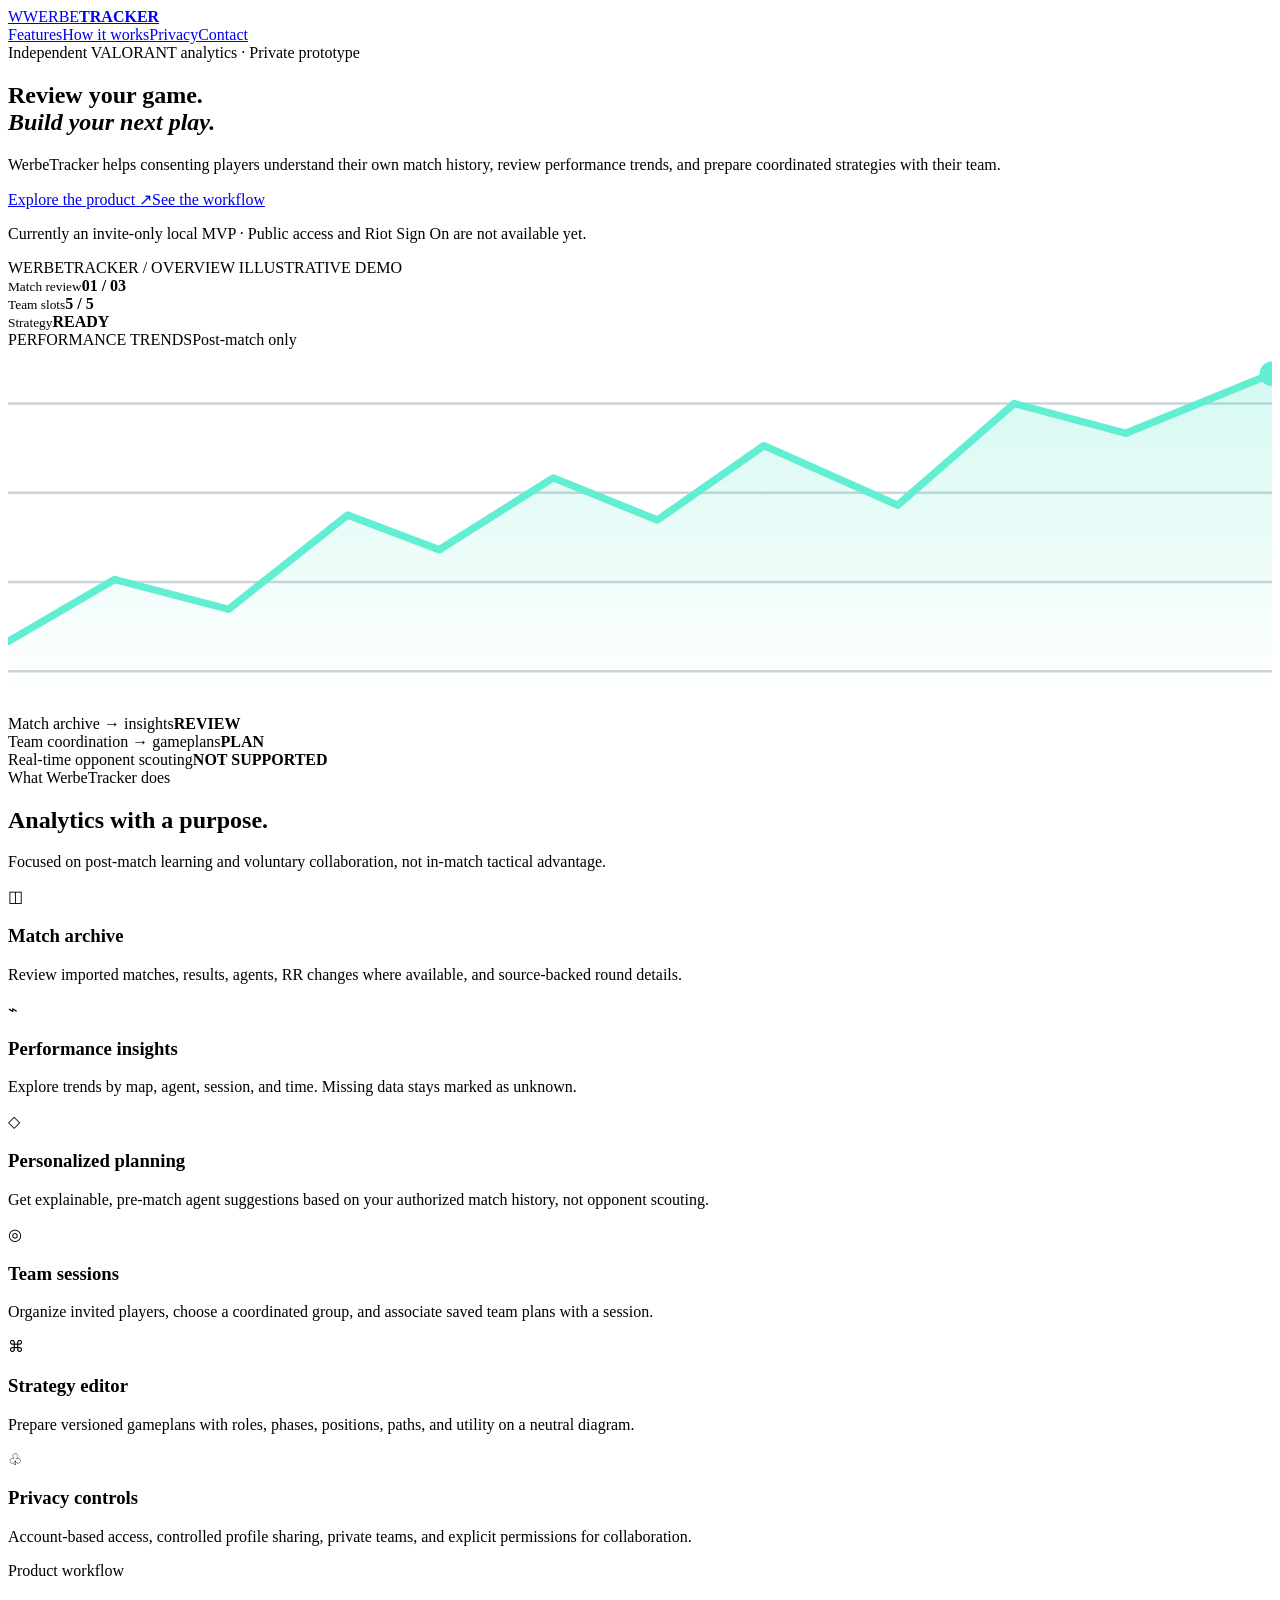
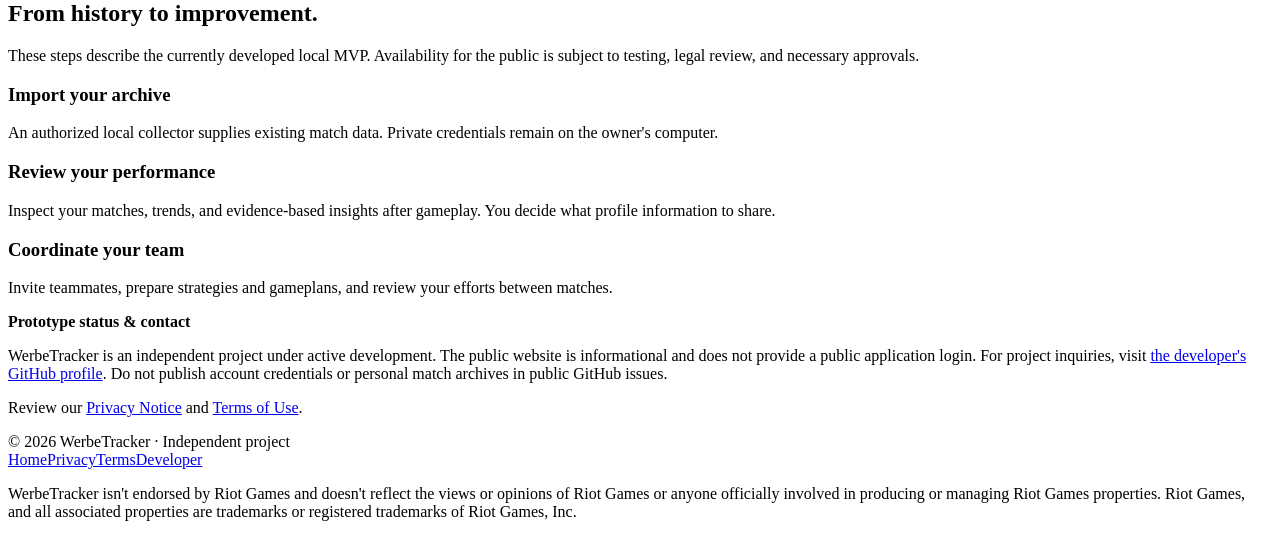
==== index.html @ cb822b94 "Add WerbeTracker public index.html" ====
<!DOCTYPE html>
<html lang="en">
<head>
  <meta charset="utf-8"><meta name="viewport" content="width=device-width,initial-scale=1">
  <title>WerbeTracker — VALORANT post-match analytics and team planning</title>
  <meta name="description" content="Independent VALORANT post-match analytics and team strategy planning. Explore the private WerbeTracker prototype and its planned features.">
  <meta name="theme-color" content="#080d18"><link rel="stylesheet" href="styles.css">
</head>
<body>
  <header class="topbar"><div class="container nav">
    <a class="brand" href="./" aria-label="WerbeTracker home"><span class="mark">W</span><span>WERBE<strong>TRACKER</strong></span></a>
    <nav class="navlinks" aria-label="Main"><a href="#features">Features</a><a href="#workflow">How it works</a><a href="privacy.html">Privacy</a><a href="#contact">Contact</a></nav>
  </div></header>
  <main>
    <section class="container hero">
      <div><span class="eyebrow">Independent VALORANT analytics · Private prototype</span>
        <h1>Review your game.<br><em>Build your next play.</em></h1>
        <p class="lead">WerbeTracker helps consenting players understand their own match history, review performance trends, and prepare coordinated strategies with their team.</p>
        <div class="hero-actions"><a class="button primary" href="#features">Explore the product ↗</a><a class="button secondary" href="#workflow">See the workflow</a></div>
        <p class="small-meta">Currently an invite-only local MVP · Public access and Riot Sign On are not available yet.</p>
      </div>
      <div class="preview" aria-label="Illustrative sample of the product dashboard; not actual match data">
        <div class="preview-top"><span class="dot"></span> WERBETRACKER / OVERVIEW <span class="demo-note">ILLUSTRATIVE DEMO</span></div>
        <div class="mini-cards"><div class="mini"><small>Match review</small><b>01<span class="mint"> / 03</span></b></div><div class="mini"><small>Team slots</small><b>5<span class="mint"> / 5</span></b></div><div class="mini"><small>Strategy</small><b class="mint">READY</b></div></div>
        <div class="chartbox"><div class="charthead"><span>PERFORMANCE TRENDS</span><span>Post-match only</span></div>
          <svg viewBox="0 0 510 146" role="img" aria-label="Decorative example of a performance trend chart">
            <defs><linearGradient id="area" x1="0" y1="0" x2="0" y2="1"><stop stop-color="#58e6cc" stop-opacity=".25"/><stop offset="1" stop-color="#58e6cc" stop-opacity="0"/></linearGradient></defs>
            <g stroke="#496078" stroke-opacity=".28" stroke-width="1"><path d="M0 22H510M0 58H510M0 94H510M0 130H510"/></g>
            <path d="M0 118 L43 93 L89 105 L137 67 L174 81 L220 52 L262 69 L305 39 L359 63 L406 22 L451 34 L510 10 L510 140 L0 140Z" fill="url(#area)"/>
            <path d="M0 118 L43 93 L89 105 L137 67 L174 81 L220 52 L262 69 L305 39 L359 63 L406 22 L451 34 L510 10" fill="none" stroke="#62eed2" stroke-width="3" stroke-linejoin="round" stroke-linecap="round"/>
            <circle cx="510" cy="10" r="5" fill="#62eed2"/>
          </svg>
        </div>
        <div class="micro-list"><div class="micro-row"><span>Match archive → insights</span><b>REVIEW</b></div><div class="micro-row"><span>Team coordination → gameplans</span><b>PLAN</b></div><div class="micro-row"><span>Real-time opponent scouting</span><b class="rose">NOT SUPPORTED</b></div></div>
      </div>
    </section>
    <section id="features" class="container section"><div class="section-intro"><span class="eyebrow">What WerbeTracker does</span><h2>Analytics with a purpose.</h2><p>Focused on post-match learning and voluntary collaboration, not in-match tactical advantage.</p></div>
      <div class="feature-grid"><article class="feature"><div class="symbol">◫</div><h3>Match archive</h3><p>Review imported matches, results, agents, RR changes where available, and source-backed round details.</p></article><article class="feature"><div class="symbol">⌁</div><h3>Performance insights</h3><p>Explore trends by map, agent, session, and time. Missing data stays marked as unknown.</p></article><article class="feature"><div class="symbol">◇</div><h3>Personalized planning</h3><p>Get explainable, pre-match agent suggestions based on your authorized match history, not opponent scouting.</p></article><article class="feature"><div class="symbol">◎</div><h3>Team sessions</h3><p>Organize invited players, choose a coordinated group, and associate saved team plans with a session.</p></article><article class="feature"><div class="symbol">⌘</div><h3>Strategy editor</h3><p>Prepare versioned gameplans with roles, phases, positions, paths, and utility on a neutral diagram.</p></article><article class="feature"><div class="symbol">♧</div><h3>Privacy controls</h3><p>Account-based access, controlled profile sharing, private teams, and explicit permissions for collaboration.</p></article></div>
    </section>
    <section id="workflow" class="container section"><div class="section-intro"><span class="eyebrow">Product workflow</span><h2>From history to improvement.</h2><p>These steps describe the currently developed local MVP. Availability for the public is subject to testing, legal review, and necessary approvals.</p></div>
      <div class="steps"><article class="step"><h3>Import your archive</h3><p>An authorized local collector supplies existing match data. Private credentials remain on the owner's computer.</p></article><article class="step"><h3>Review your performance</h3><p>Inspect your matches, trends, and evidence-based insights after gameplay. You decide what profile information to share.</p></article><article class="step"><h3>Coordinate your team</h3><p>Invite teammates, prepare strategies and gameplans, and review your efforts between matches.</p></article></div>
    </section>
    <section class="container section" id="contact"><div class="notice"><strong>Prototype status & contact</strong><p>WerbeTracker is an independent project under active development. The public website is informational and does not provide a public application login. For project inquiries, visit <a href="https://github.com/WerbeName" rel="noopener noreferrer">the developer's GitHub profile</a>. Do not publish account credentials or personal match archives in public GitHub issues.</p><p>Review our <a href="privacy.html">Privacy Notice</a> and <a href="terms.html">Terms of Use</a>.</p></div></section>
  </main>
  <footer class="footer"><div class="container"><div class="footer-row"><span>© 2026 WerbeTracker · Independent project</span><div class="footlinks"><a href="./">Home</a><a href="privacy.html">Privacy</a><a href="terms.html">Terms</a><a href="https://github.com/WerbeName" rel="noopener noreferrer">Developer</a></div></div><p class="disclaimer">WerbeTracker isn't endorsed by Riot Games and doesn't reflect the views or opinions of Riot Games or anyone officially involved in producing or managing Riot Games properties. Riot Games, and all associated properties are trademarks or registered trademarks of Riot Games, Inc.</p></div></footer>
</body></html>
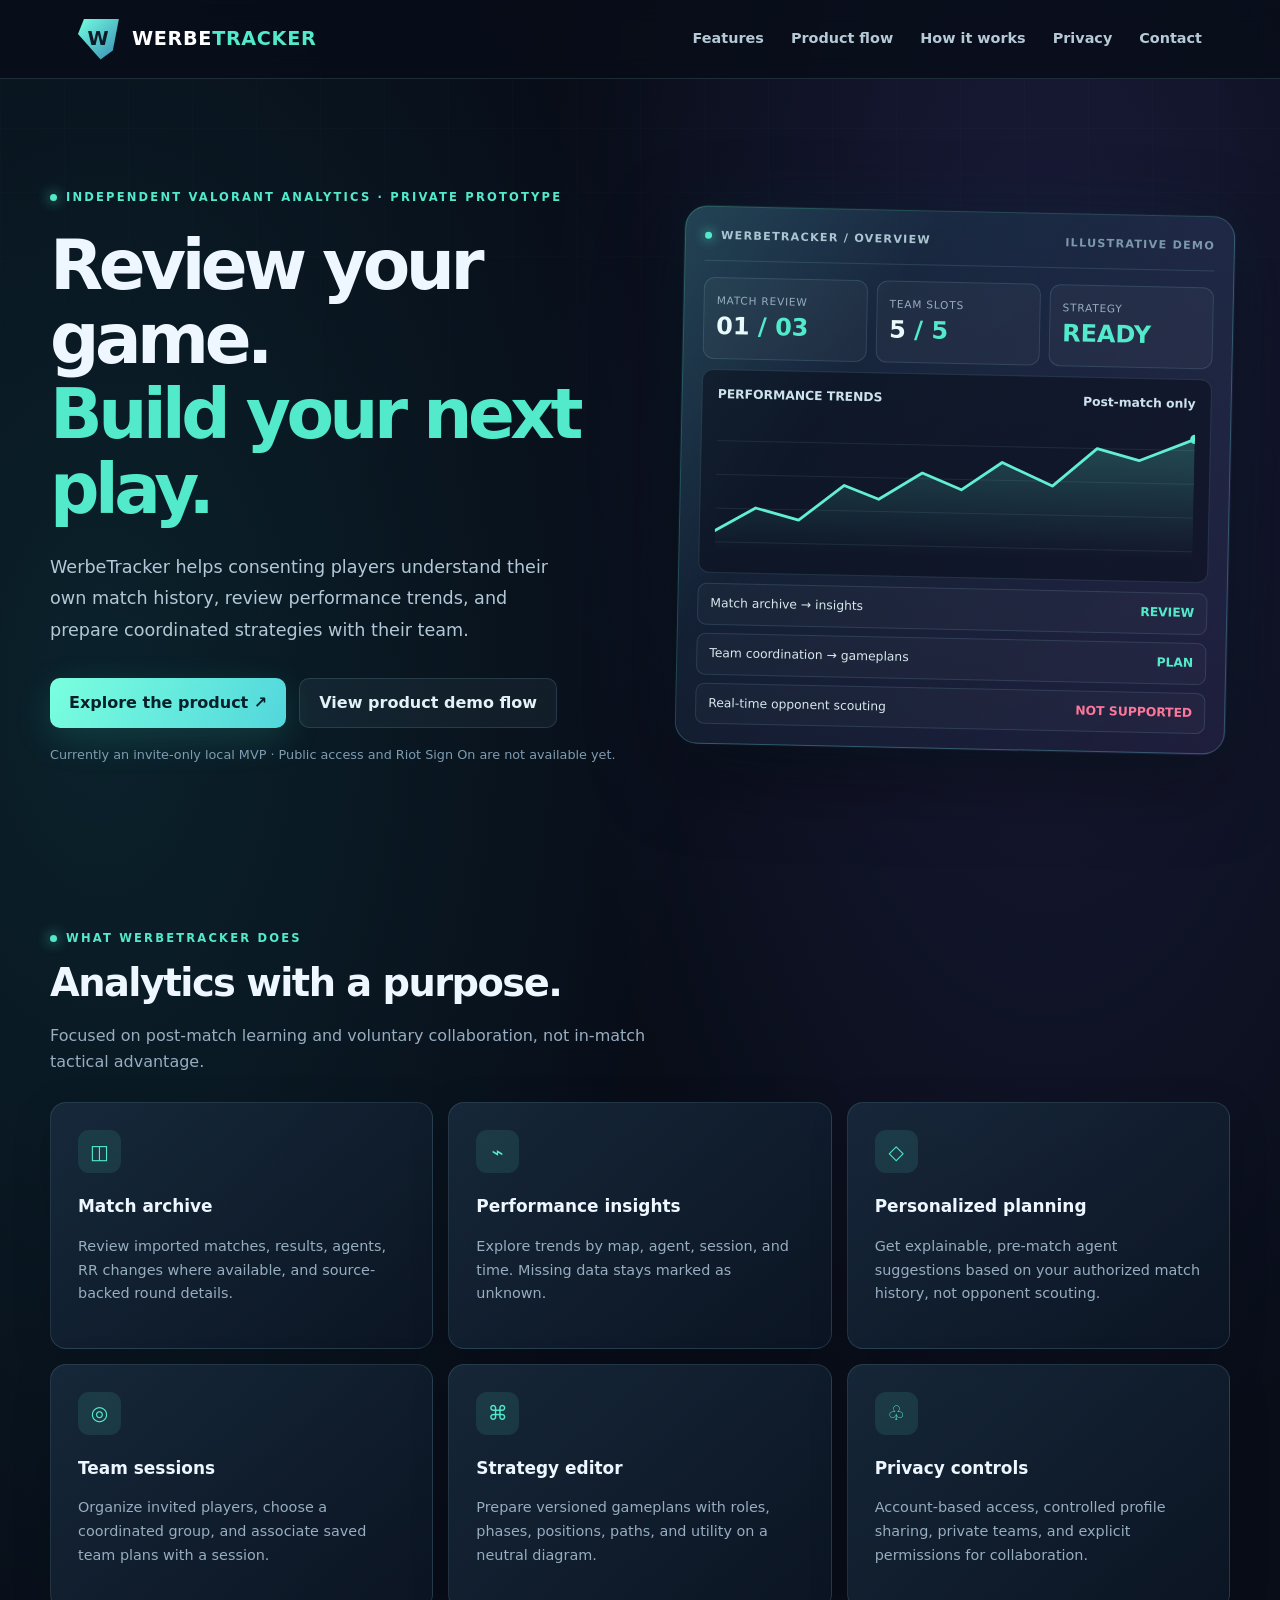
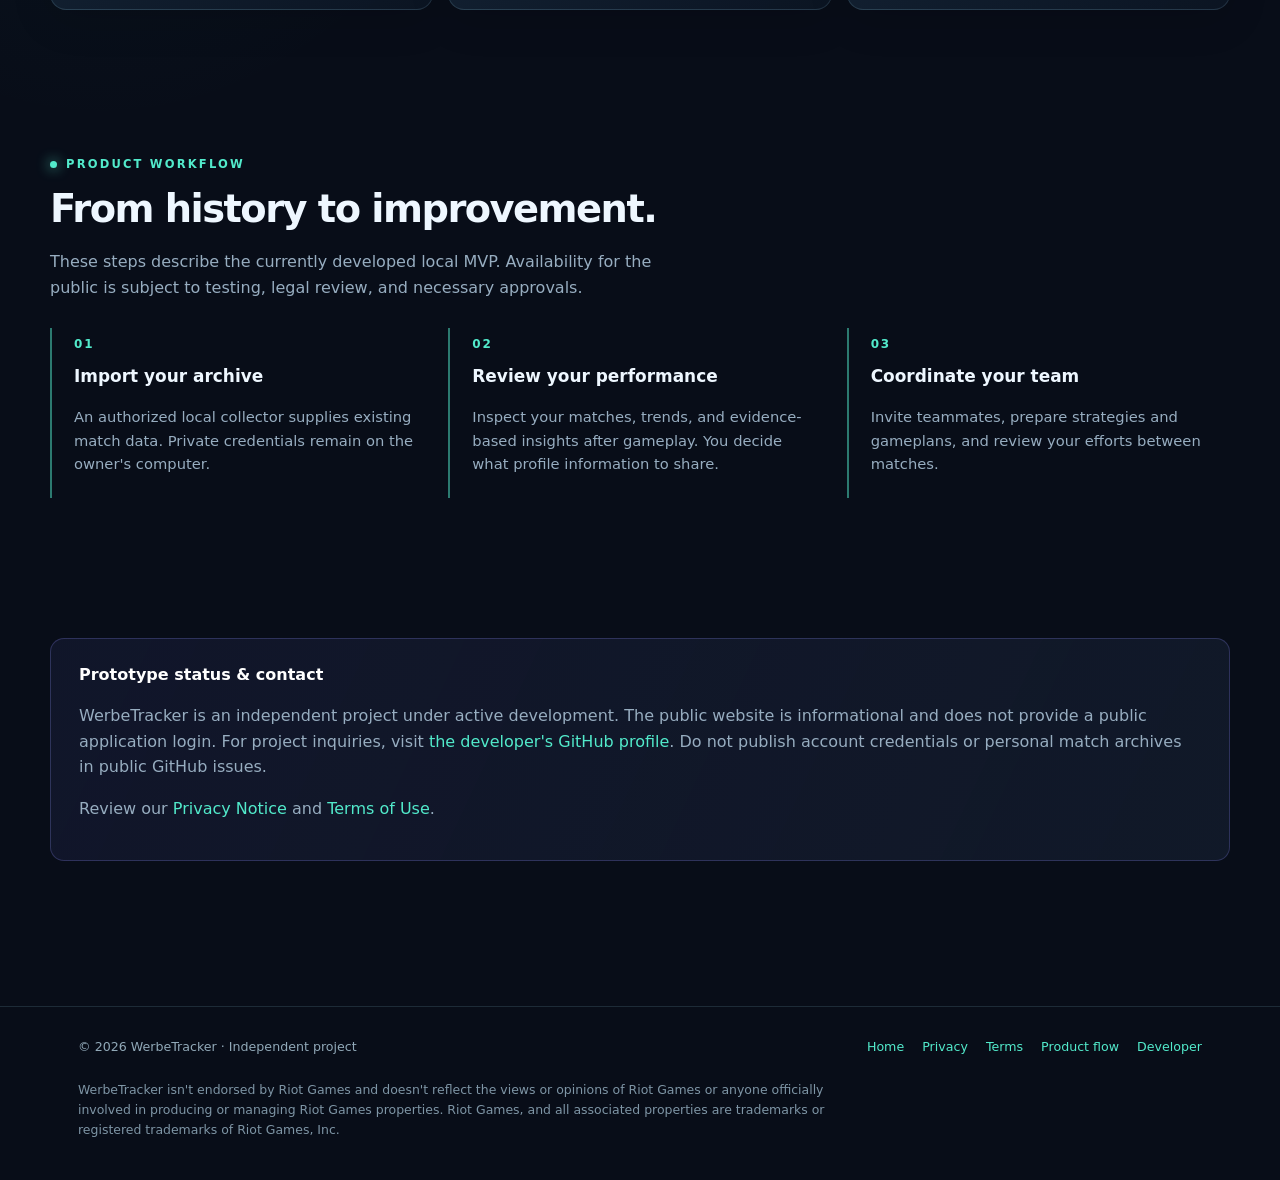
==== commit 9c63b5b4: "Link Riot reviewer product flow from public homepage" ====
--- a/index.html
+++ b/index.html
@@ -9,14 +9,14 @@
 <body>
   <header class="topbar"><div class="container nav">
     <a class="brand" href="./" aria-label="WerbeTracker home"><span class="mark">W</span><span>WERBE<strong>TRACKER</strong></span></a>
-    <nav class="navlinks" aria-label="Main"><a href="#features">Features</a><a href="#workflow">How it works</a><a href="privacy.html">Privacy</a><a href="#contact">Contact</a></nav>
+    <nav class="navlinks" aria-label="Main"><a href="#features">Features</a><a href="product-flow.html">Product flow</a><a href="#workflow">How it works</a><a href="privacy.html">Privacy</a><a href="#contact">Contact</a></nav>
   </div></header>
   <main>
     <section class="container hero">
       <div><span class="eyebrow">Independent VALORANT analytics · Private prototype</span>
         <h1>Review your game.<br><em>Build your next play.</em></h1>
         <p class="lead">WerbeTracker helps consenting players understand their own match history, review performance trends, and prepare coordinated strategies with their team.</p>
-        <div class="hero-actions"><a class="button primary" href="#features">Explore the product ↗</a><a class="button secondary" href="#workflow">See the workflow</a></div>
+        <div class="hero-actions"><a class="button primary" href="#features">Explore the product ↗</a><a class="button secondary" href="product-flow.html">View product demo flow</a></div>
         <p class="small-meta">Currently an invite-only local MVP · Public access and Riot Sign On are not available yet.</p>
       </div>
       <div class="preview" aria-label="Illustrative sample of the product dashboard; not actual match data">
@@ -42,5 +42,5 @@
     </section>
     <section class="container section" id="contact"><div class="notice"><strong>Prototype status & contact</strong><p>WerbeTracker is an independent project under active development. The public website is informational and does not provide a public application login. For project inquiries, visit <a href="https://github.com/WerbeName" rel="noopener noreferrer">the developer's GitHub profile</a>. Do not publish account credentials or personal match archives in public GitHub issues.</p><p>Review our <a href="privacy.html">Privacy Notice</a> and <a href="terms.html">Terms of Use</a>.</p></div></section>
   </main>
-  <footer class="footer"><div class="container"><div class="footer-row"><span>© 2026 WerbeTracker · Independent project</span><div class="footlinks"><a href="./">Home</a><a href="privacy.html">Privacy</a><a href="terms.html">Terms</a><a href="https://github.com/WerbeName" rel="noopener noreferrer">Developer</a></div></div><p class="disclaimer">WerbeTracker isn't endorsed by Riot Games and doesn't reflect the views or opinions of Riot Games or anyone officially involved in producing or managing Riot Games properties. Riot Games, and all associated properties are trademarks or registered trademarks of Riot Games, Inc.</p></div></footer>
+  <footer class="footer"><div class="container"><div class="footer-row"><span>© 2026 WerbeTracker · Independent project</span><div class="footlinks"><a href="./">Home</a><a href="privacy.html">Privacy</a><a href="terms.html">Terms</a><a href="product-flow.html">Product flow</a><a href="https://github.com/WerbeName" rel="noopener noreferrer">Developer</a></div></div><p class="disclaimer">WerbeTracker isn't endorsed by Riot Games and doesn't reflect the views or opinions of Riot Games or anyone officially involved in producing or managing Riot Games properties. Riot Games, and all associated properties are trademarks or registered trademarks of Riot Games, Inc.</p></div></footer>
 </body></html>
--- a/styles.css
+++ b/styles.css
@@ -0,0 +1 @@
+:root{color-scheme:dark;--bg:#080d18;--panel:#101c2c;--text:#eef7ff;--muted:#97adc0;--line:rgba(157,212,230,.15);--mint:#52eacb;--violet:#a691ff;--pink:#fa789c}*{box-sizing:border-box}html{scroll-behavior:smooth}body{margin:0;font-family:Inter,ui-sans-serif,system-ui,-apple-system,"Segoe UI",sans-serif;color:var(--text);background:radial-gradient(ellipse at 82% 13%,rgba(83,72,160,.24),transparent 34%),radial-gradient(ellipse at 8% 25%,rgba(29,172,173,.13),transparent 35%),var(--bg);line-height:1.6}body::before{content:"";position:fixed;inset:0;pointer-events:none;z-index:-1;opacity:.19;background-image:linear-gradient(rgba(139,211,232,.12) 1px,transparent 1px),linear-gradient(90deg,rgba(139,211,232,.12) 1px,transparent 1px);background-size:64px 64px;mask-image:linear-gradient(to bottom,black,transparent 85%)}a{color:var(--mint);text-decoration:none}a:hover{text-decoration:underline}button,a{transition:opacity .2s,border-color .2s,background .2s}a:focus-visible{outline:2px solid var(--mint);outline-offset:5px;border-radius:4px}.container{max-width:1180px;margin:0 auto;padding:0 28px}.topbar{border-bottom:1px solid var(--line);background:rgba(8,13,24,.8);backdrop-filter:blur(12px)}.nav{min-height:78px;display:flex;align-items:center;justify-content:space-between;gap:20px}.brand{display:flex;align-items:center;gap:13px;color:white;font-size:1.2rem;font-weight:850;letter-spacing:.035em}.brand:hover{text-decoration:none}.mark{display:grid;place-items:center;width:41px;height:41px;clip-path:polygon(15% 0,100% 0,85% 78%,55% 100%,0 38%);background:linear-gradient(135deg,#73ffe0,#388bb4);color:#081b27;font-weight:900}.brand strong{color:var(--mint)}.navlinks{display:flex;gap:27px;align-items:center}.navlinks a{color:#b6c9d6;font-weight:650;font-size:.9rem}.navlinks a:hover{color:var(--mint)}.hero{padding:104px 0 76px;display:grid;grid-template-columns:1.03fr .97fr;gap:46px;align-items:center}.eyebrow{display:inline-flex;gap:9px;align-items:center;color:var(--mint);font-size:.72rem;letter-spacing:.19em;text-transform:uppercase;font-weight:800}.eyebrow:before{content:"";width:7px;height:7px;border-radius:50%;background:var(--mint);box-shadow:0 0 13px var(--mint)}h1{font-size:clamp(3.05rem,5.4vw,5.2rem);line-height:1.08;letter-spacing:-.065em;margin:19px 0 26px;max-width:700px}h1 em{font-style:normal;color:var(--mint)}h2{font-size:clamp(1.8rem,3vw,2.45rem);letter-spacing:-.04em;line-height:1.25;margin:.6rem 0 1rem}h3{font-size:1.06rem;margin:0 0 9px}.lead{font-size:1.1rem;color:#b3c8d7;max-width:530px;line-height:1.78}.hero-actions{display:flex;flex-wrap:wrap;gap:13px;margin-top:32px}.button{display:inline-flex;align-items:center;justify-content:center;min-height:45px;padding:11px 19px;border-radius:10px;border:1px solid var(--line);font-weight:750}.button.primary{background:linear-gradient(120deg,#7affdf,#52d6dc);color:#05202a;border:0;box-shadow:0 11px 35px rgba(52,207,186,.17)}.button.secondary{color:#e2f2f7;background:rgba(174,225,244,.055)}.button:hover{text-decoration:none;opacity:.88}.small-meta{color:#7f9cb0;font-size:.8rem;margin-top:17px}.preview{position:relative;border:1px solid rgba(100,246,221,.23);padding:19px;border-radius:22px;background:linear-gradient(150deg,rgba(29,49,74,.91),rgba(13,18,34,.96));box-shadow:0 24px 85px #0007,0 0 70px rgba(52,183,199,.08);transform:rotate(1.2deg)}.preview:before{content:"";position:absolute;inset:-2px;border-radius:24px;pointer-events:none;background:linear-gradient(120deg,rgba(102,255,218,.1),transparent 30%,rgba(164,124,255,.12));z-index:-1}.preview-top{display:flex;align-items:center;gap:9px;border-bottom:1px solid var(--line);padding:1px 0 15px;color:#abc6d2;font-size:.7rem;font-weight:800;letter-spacing:.11em}.dot{width:7px;height:7px;border-radius:50%;background:var(--mint);box-shadow:0 0 12px var(--mint)}.demo-note{margin-left:auto;color:#7c98ab}.mini-cards{display:grid;grid-template-columns:repeat(3,minmax(0,1fr));gap:9px;margin-top:16px}.mini{border:1px solid var(--line);border-radius:11px;background:rgba(255,255,255,.035);padding:14px 12px}.mini small{display:block;font-size:.66rem;color:var(--muted);letter-spacing:.075em;text-transform:uppercase}.mini b{display:block;font-size:1.5rem;color:#e8fafc;line-height:1.45}.mini .mint{color:var(--mint)}.chartbox{border:1px solid var(--line);margin-top:10px;border-radius:11px;background:rgba(8,13,25,.5);padding:15px}.chartbox .charthead{display:flex;justify-content:space-between;color:#cde3ec;font-size:.77rem;font-weight:750}.chartbox svg{display:block;width:100%;height:auto;margin-top:16px}.micro-list{display:grid;gap:8px;margin-top:10px}.micro-row{display:flex;justify-content:space-between;gap:12px;padding:10px 12px;border:1px solid var(--line);border-radius:9px;color:#d7e8ec;font-size:.77rem;background:rgba(255,255,255,.025)}.micro-row b{color:var(--mint)}.micro-row .rose{color:var(--pink)}.section{padding:70px 0}.section p{color:var(--muted)}.section-intro{max-width:640px;margin-bottom:28px}.feature-grid{display:grid;grid-template-columns:repeat(3,minmax(0,1fr));gap:15px}.feature{min-height:196px;padding:27px;border:1px solid var(--line);border-radius:16px;background:linear-gradient(140deg,rgba(25,44,63,.82),rgba(12,22,37,.84));box-shadow:0 10px 40px #0002}.symbol{font-size:1.25rem;width:43px;height:43px;display:grid;place-items:center;border-radius:11px;color:var(--mint);background:rgba(94,245,212,.1);margin-bottom:20px}.feature p{font-size:.9rem;line-height:1.65}.steps{display:grid;grid-template-columns:repeat(3,minmax(0,1fr));gap:15px;counter-reset:step}.step{border-left:2px solid rgba(80,231,200,.5);padding:7px 18px 7px 22px;counter-increment:step}.step:before{content:"0" counter(step);display:block;color:var(--mint);font-size:.75rem;font-weight:800;letter-spacing:.15em;margin-bottom:9px}.step p{font-size:.92rem}.notice{padding:23px 28px;border-radius:14px;border:1px solid rgba(126,126,226,.27);background:linear-gradient(115deg,rgba(79,82,164,.13),rgba(28,40,61,.45));color:#c9d8e3}.notice strong{color:white}.legal{max-width:790px;padding:72px 28px 100px}.legal h1{font-size:clamp(2.5rem,4vw,4rem)}.legal h2{font-size:1.35rem;margin-top:36px}.legal p,.legal li{color:#b6c8d7}.legal ul{padding-left:24px}.footer{border-top:1px solid var(--line);padding:30px 0 40px;margin-top:75px;color:#91a9b8;font-size:.79rem}.footer-row{display:flex;justify-content:space-between;gap:24px;align-items:flex-start}.footlinks{display:flex;gap:18px;flex-wrap:wrap}.disclaimer{max-width:780px;margin:22px 0 0;color:#7e95a5;line-height:1.6;font-size:.78rem}@media(max-width:900px){.hero{grid-template-columns:1fr;padding:64px 0 60px}.preview{max-width:620px;transform:none}.feature-grid{grid-template-columns:repeat(2,minmax(0,1fr))}}@media(max-width:600px){.container{padding:0 19px}.nav{flex-direction:column;justify-content:center;padding:15px 0}.navlinks{gap:16px;flex-wrap:wrap;justify-content:center}.hero{gap:34px;padding:60px 0 40px}h1{font-size:3.05rem}.lead{font-size:1rem}.mini b{font-size:1.2rem}.mini{padding:10px}.feature-grid,.steps{grid-template-columns:1fr}.section{padding:44px 0}.footer-row{flex-direction:column}.feature{min-height:unset}}@media(prefers-reduced-motion:reduce){html{scroll-behavior:auto}*{transition:none!important}}
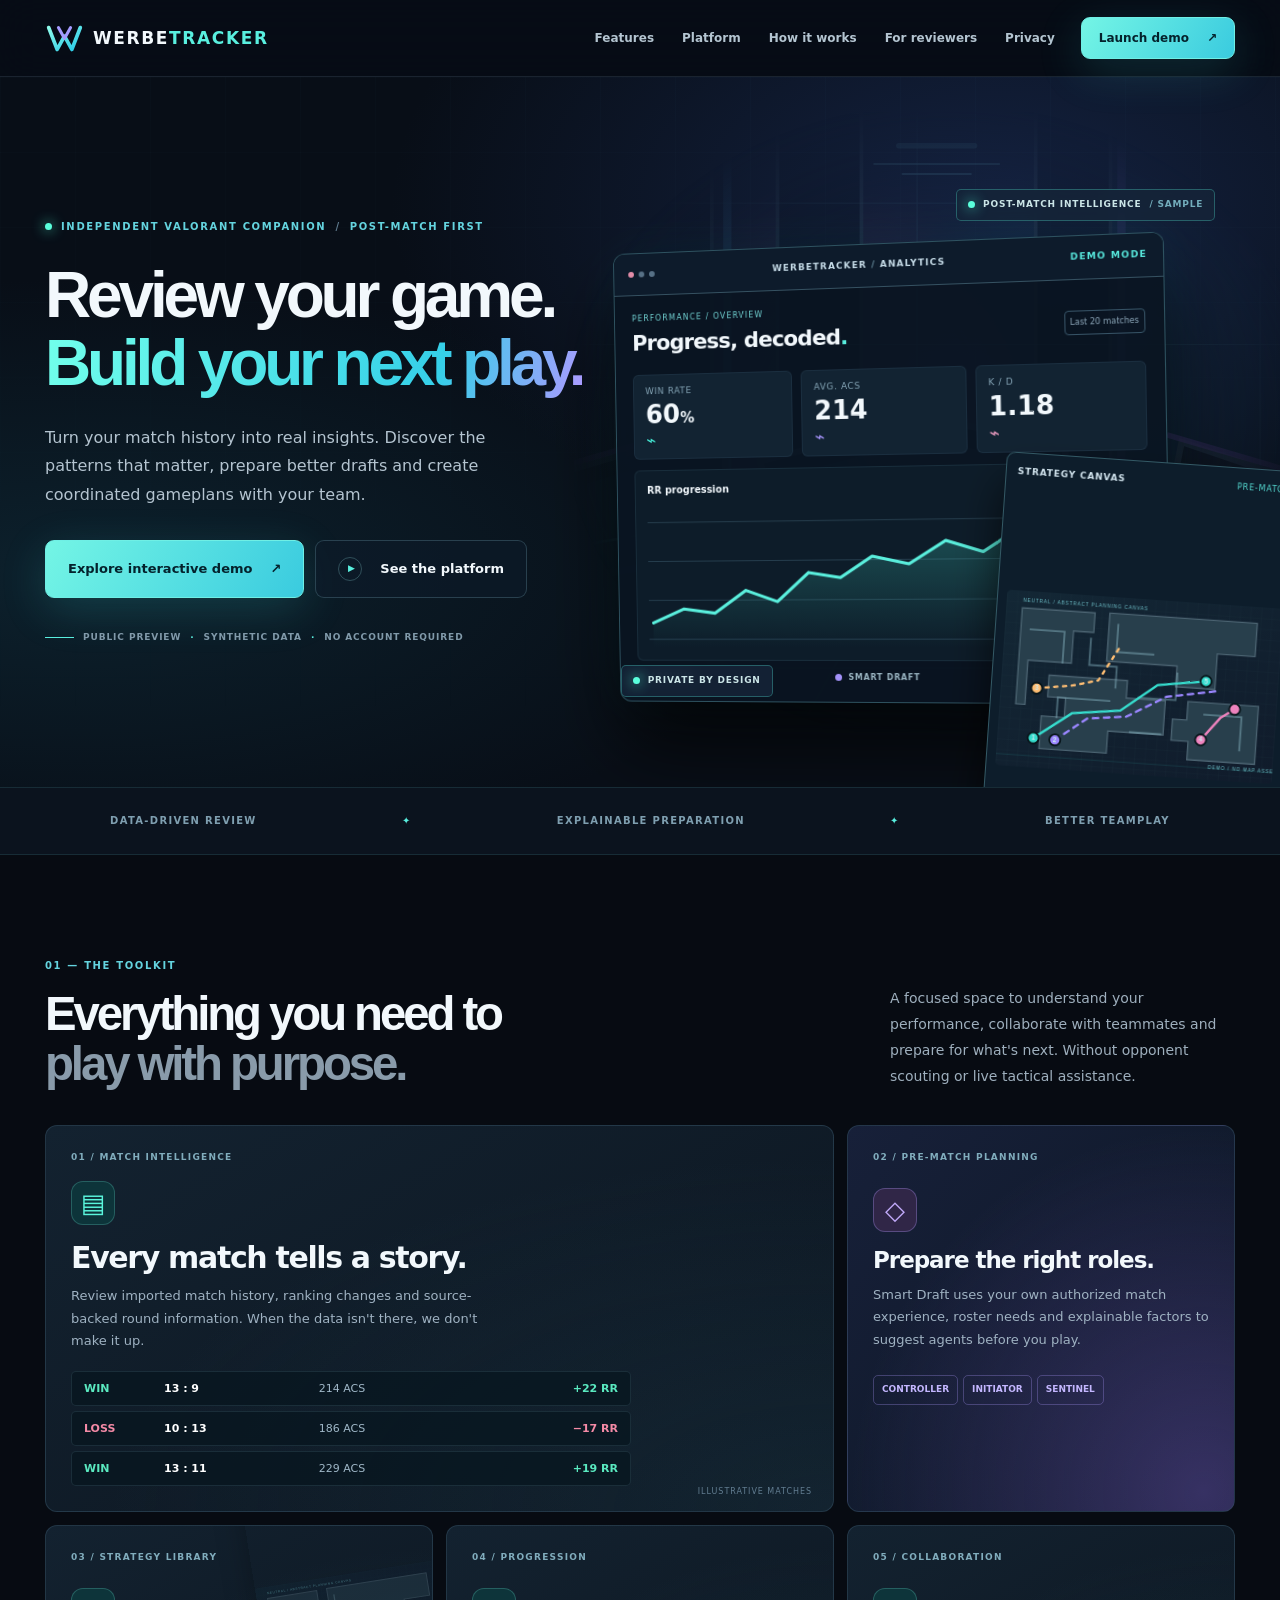
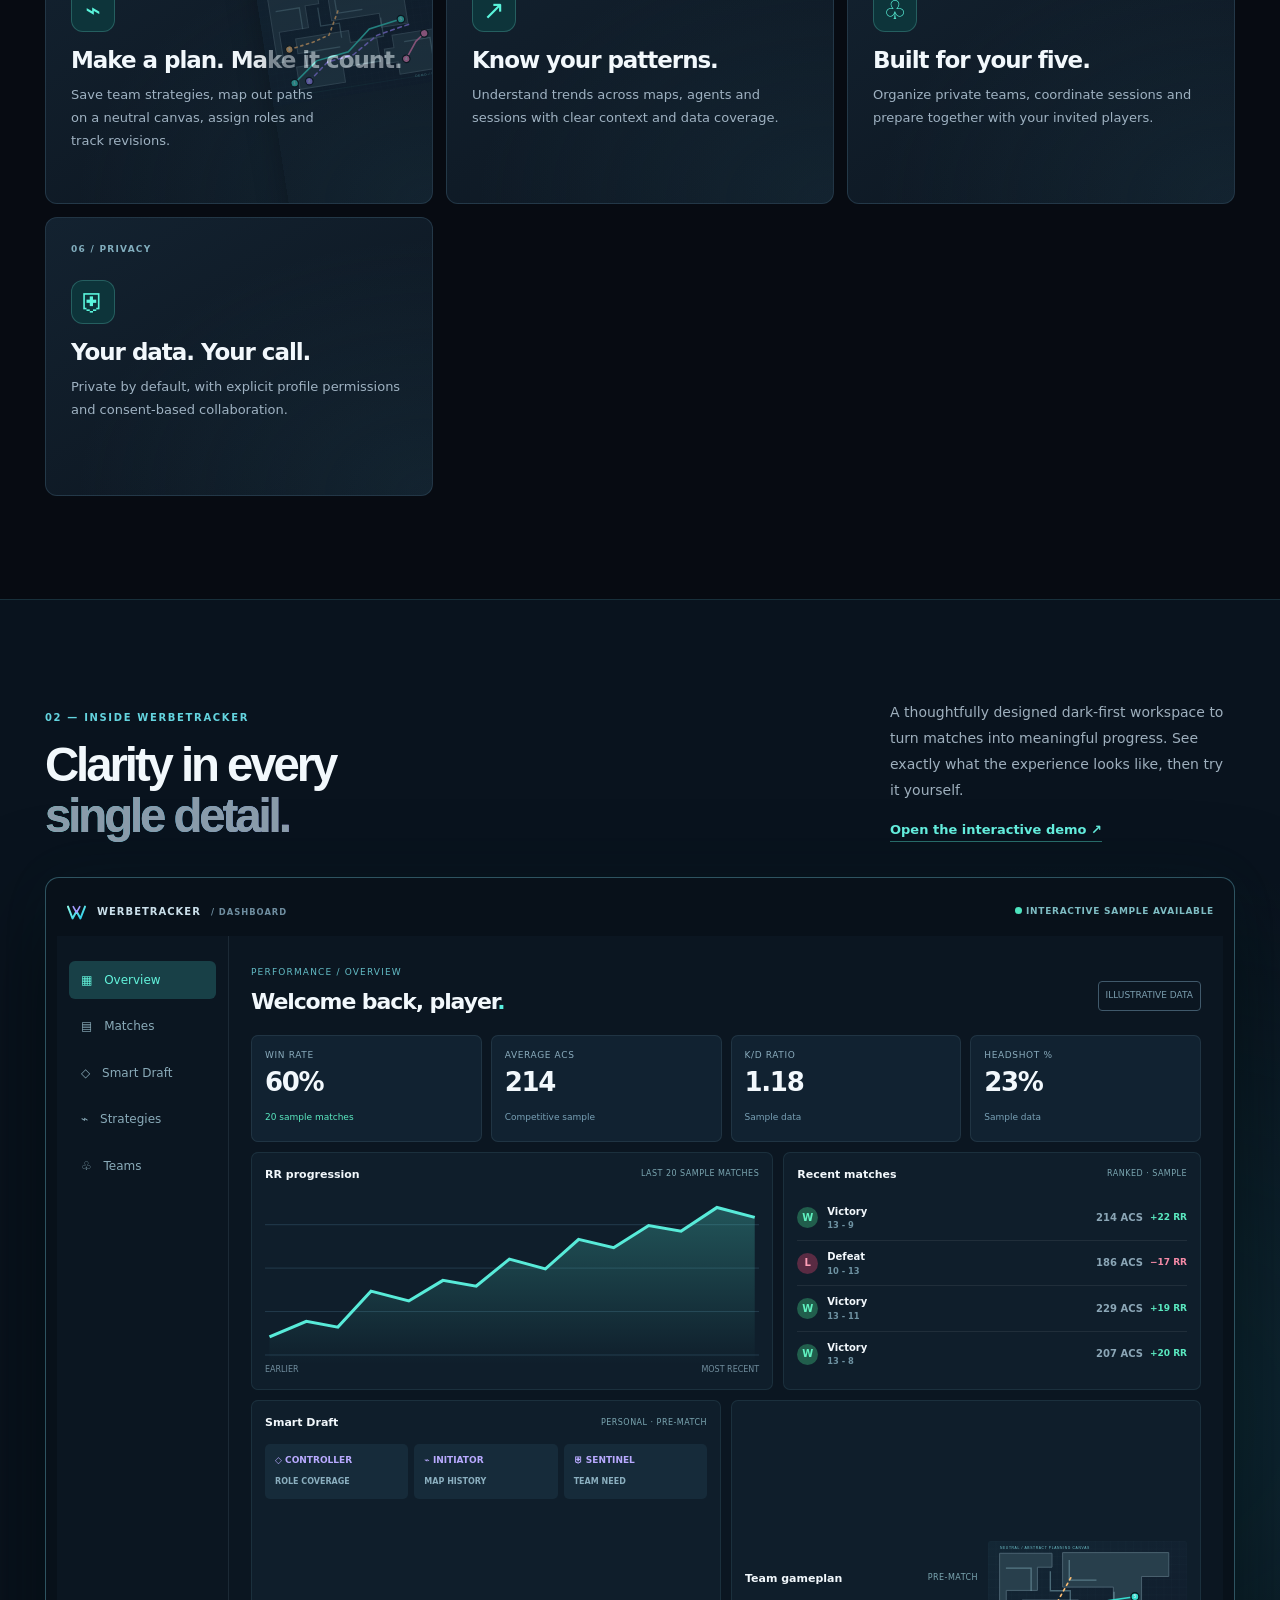
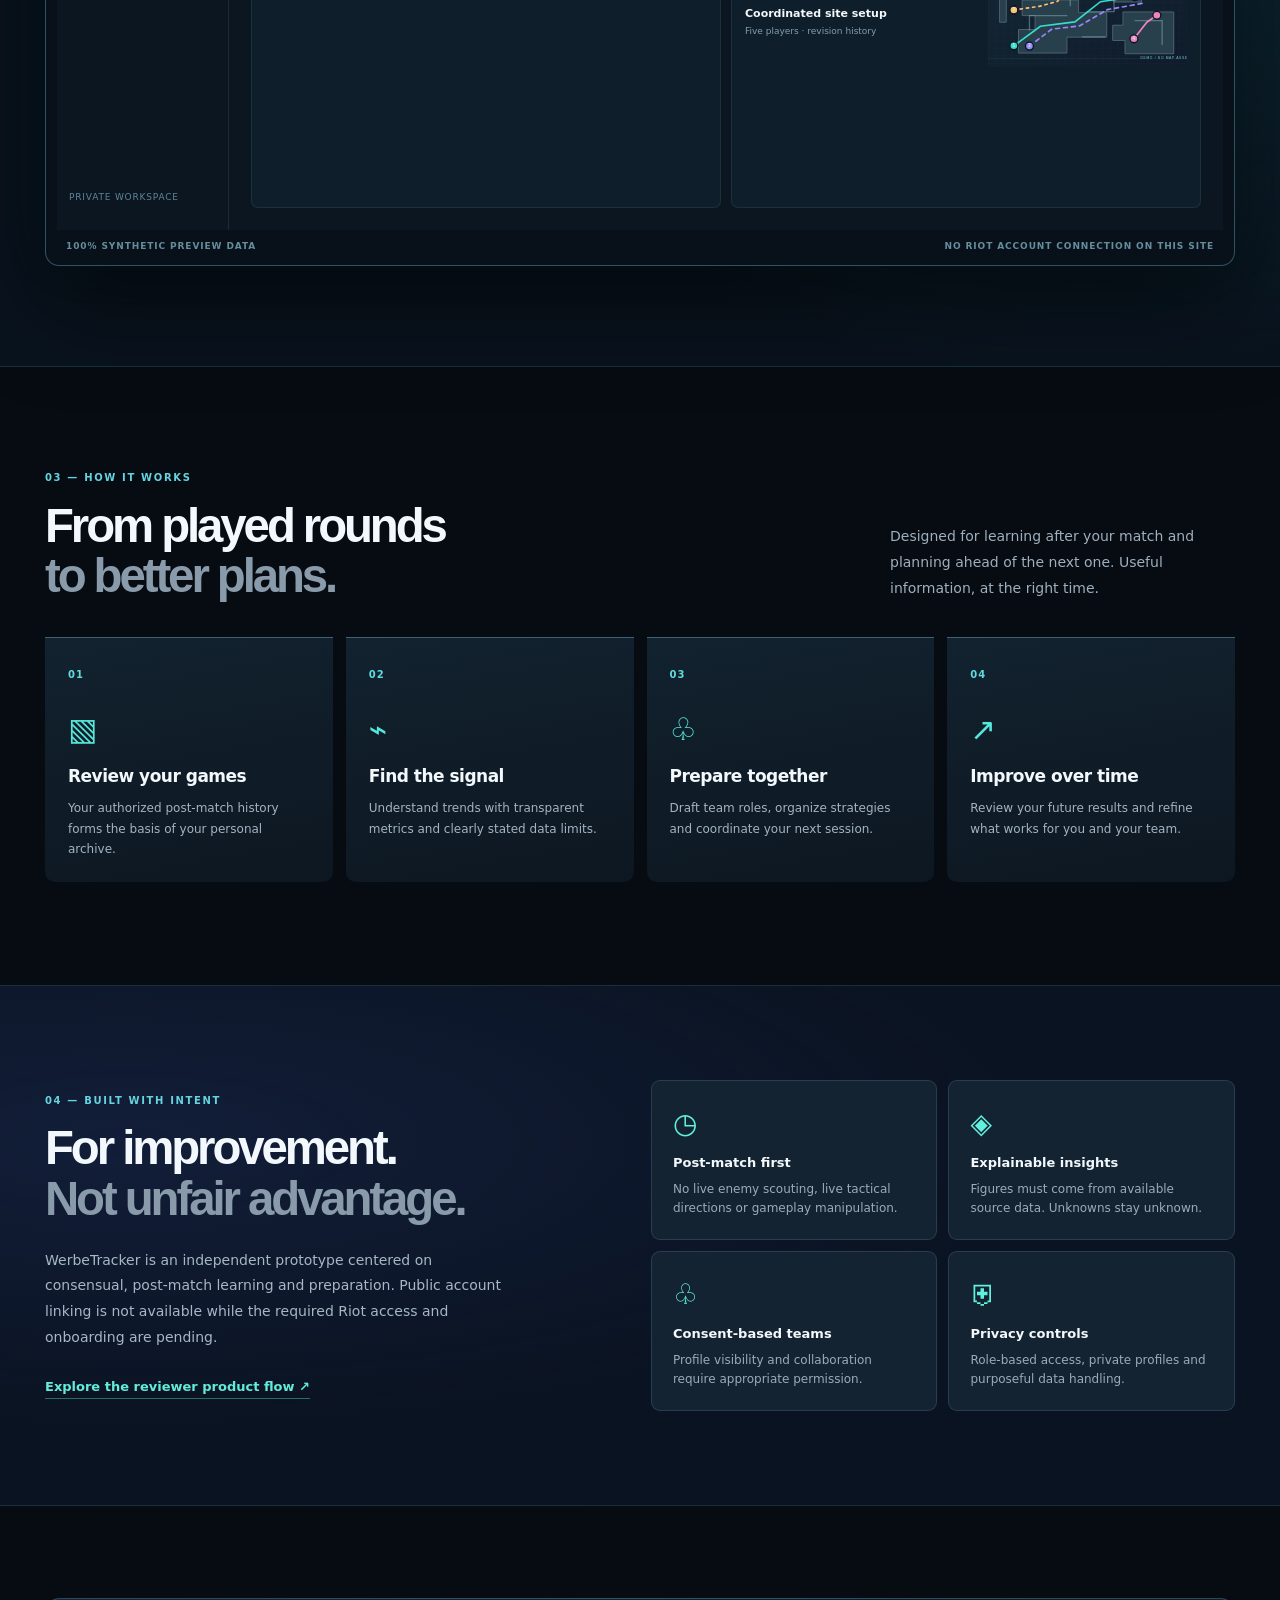
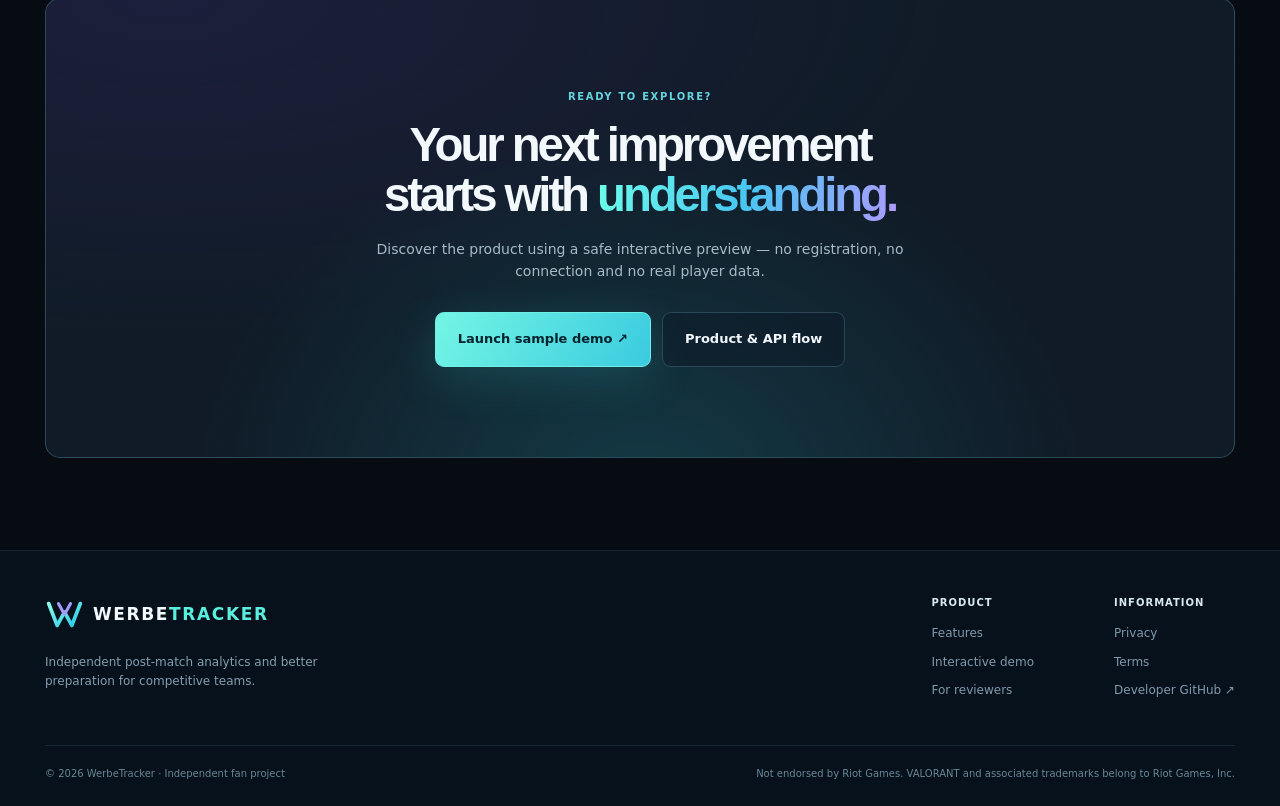
==== commit 56abf344: "Launch dark WerbeTracker landing page and interactive synthetic demo" ====
--- a/index.html
+++ b/index.html
@@ -1,46 +1,75 @@
-<!DOCTYPE html>
+<!doctype html>
 <html lang="en">
 <head>
-  <meta charset="utf-8"><meta name="viewport" content="width=device-width,initial-scale=1">
-  <title>WerbeTracker — VALORANT post-match analytics and team planning</title>
-  <meta name="description" content="Independent VALORANT post-match analytics and team strategy planning. Explore the private WerbeTracker prototype and its planned features.">
-  <meta name="theme-color" content="#080d18"><link rel="stylesheet" href="styles.css">
+<meta charset="utf-8"><meta name="viewport" content="width=device-width,initial-scale=1">
+<meta name="theme-color" content="#070b12">
+<meta name="description" content="WerbeTracker — a privacy-minded VALORANT post-match analytics and team preparation platform. Explore our interactive sample demo.">
+<meta property="og:type" content="website"><meta property="og:title" content="WerbeTracker | Review your game. Build your next play."><meta property="og:description" content="Review matches, understand trends and plan together. Explore a public interactive demo with synthetic data.">
+<title>WerbeTracker — Review your game. Build your next play.</title>
+<link rel="icon" type="image/svg+xml" href="assets/mark.svg"><link rel="stylesheet" href="home.css">
 </head>
 <body>
-  <header class="topbar"><div class="container nav">
-    <a class="brand" href="./" aria-label="WerbeTracker home"><span class="mark">W</span><span>WERBE<strong>TRACKER</strong></span></a>
-    <nav class="navlinks" aria-label="Main"><a href="#features">Features</a><a href="product-flow.html">Product flow</a><a href="#workflow">How it works</a><a href="privacy.html">Privacy</a><a href="#contact">Contact</a></nav>
-  </div></header>
-  <main>
-    <section class="container hero">
-      <div><span class="eyebrow">Independent VALORANT analytics · Private prototype</span>
-        <h1>Review your game.<br><em>Build your next play.</em></h1>
-        <p class="lead">WerbeTracker helps consenting players understand their own match history, review performance trends, and prepare coordinated strategies with their team.</p>
-        <div class="hero-actions"><a class="button primary" href="#features">Explore the product ↗</a><a class="button secondary" href="product-flow.html">View product demo flow</a></div>
-        <p class="small-meta">Currently an invite-only local MVP · Public access and Riot Sign On are not available yet.</p>
-      </div>
-      <div class="preview" aria-label="Illustrative sample of the product dashboard; not actual match data">
-        <div class="preview-top"><span class="dot"></span> WERBETRACKER / OVERVIEW <span class="demo-note">ILLUSTRATIVE DEMO</span></div>
-        <div class="mini-cards"><div class="mini"><small>Match review</small><b>01<span class="mint"> / 03</span></b></div><div class="mini"><small>Team slots</small><b>5<span class="mint"> / 5</span></b></div><div class="mini"><small>Strategy</small><b class="mint">READY</b></div></div>
-        <div class="chartbox"><div class="charthead"><span>PERFORMANCE TRENDS</span><span>Post-match only</span></div>
-          <svg viewBox="0 0 510 146" role="img" aria-label="Decorative example of a performance trend chart">
-            <defs><linearGradient id="area" x1="0" y1="0" x2="0" y2="1"><stop stop-color="#58e6cc" stop-opacity=".25"/><stop offset="1" stop-color="#58e6cc" stop-opacity="0"/></linearGradient></defs>
-            <g stroke="#496078" stroke-opacity=".28" stroke-width="1"><path d="M0 22H510M0 58H510M0 94H510M0 130H510"/></g>
-            <path d="M0 118 L43 93 L89 105 L137 67 L174 81 L220 52 L262 69 L305 39 L359 63 L406 22 L451 34 L510 10 L510 140 L0 140Z" fill="url(#area)"/>
-            <path d="M0 118 L43 93 L89 105 L137 67 L174 81 L220 52 L262 69 L305 39 L359 63 L406 22 L451 34 L510 10" fill="none" stroke="#62eed2" stroke-width="3" stroke-linejoin="round" stroke-linecap="round"/>
-            <circle cx="510" cy="10" r="5" fill="#62eed2"/>
-          </svg>
-        </div>
-        <div class="micro-list"><div class="micro-row"><span>Match archive → insights</span><b>REVIEW</b></div><div class="micro-row"><span>Team coordination → gameplans</span><b>PLAN</b></div><div class="micro-row"><span>Real-time opponent scouting</span><b class="rose">NOT SUPPORTED</b></div></div>
-      </div>
-    </section>
-    <section id="features" class="container section"><div class="section-intro"><span class="eyebrow">What WerbeTracker does</span><h2>Analytics with a purpose.</h2><p>Focused on post-match learning and voluntary collaboration, not in-match tactical advantage.</p></div>
-      <div class="feature-grid"><article class="feature"><div class="symbol">◫</div><h3>Match archive</h3><p>Review imported matches, results, agents, RR changes where available, and source-backed round details.</p></article><article class="feature"><div class="symbol">⌁</div><h3>Performance insights</h3><p>Explore trends by map, agent, session, and time. Missing data stays marked as unknown.</p></article><article class="feature"><div class="symbol">◇</div><h3>Personalized planning</h3><p>Get explainable, pre-match agent suggestions based on your authorized match history, not opponent scouting.</p></article><article class="feature"><div class="symbol">◎</div><h3>Team sessions</h3><p>Organize invited players, choose a coordinated group, and associate saved team plans with a session.</p></article><article class="feature"><div class="symbol">⌘</div><h3>Strategy editor</h3><p>Prepare versioned gameplans with roles, phases, positions, paths, and utility on a neutral diagram.</p></article><article class="feature"><div class="symbol">♧</div><h3>Privacy controls</h3><p>Account-based access, controlled profile sharing, private teams, and explicit permissions for collaboration.</p></article></div>
-    </section>
-    <section id="workflow" class="container section"><div class="section-intro"><span class="eyebrow">Product workflow</span><h2>From history to improvement.</h2><p>These steps describe the currently developed local MVP. Availability for the public is subject to testing, legal review, and necessary approvals.</p></div>
-      <div class="steps"><article class="step"><h3>Import your archive</h3><p>An authorized local collector supplies existing match data. Private credentials remain on the owner's computer.</p></article><article class="step"><h3>Review your performance</h3><p>Inspect your matches, trends, and evidence-based insights after gameplay. You decide what profile information to share.</p></article><article class="step"><h3>Coordinate your team</h3><p>Invite teammates, prepare strategies and gameplans, and review your efforts between matches.</p></article></div>
-    </section>
-    <section class="container section" id="contact"><div class="notice"><strong>Prototype status & contact</strong><p>WerbeTracker is an independent project under active development. The public website is informational and does not provide a public application login. For project inquiries, visit <a href="https://github.com/WerbeName" rel="noopener noreferrer">the developer's GitHub profile</a>. Do not publish account credentials or personal match archives in public GitHub issues.</p><p>Review our <a href="privacy.html">Privacy Notice</a> and <a href="terms.html">Terms of Use</a>.</p></div></section>
-  </main>
-  <footer class="footer"><div class="container"><div class="footer-row"><span>© 2026 WerbeTracker · Independent project</span><div class="footlinks"><a href="./">Home</a><a href="privacy.html">Privacy</a><a href="terms.html">Terms</a><a href="product-flow.html">Product flow</a><a href="https://github.com/WerbeName" rel="noopener noreferrer">Developer</a></div></div><p class="disclaimer">WerbeTracker isn't endorsed by Riot Games and doesn't reflect the views or opinions of Riot Games or anyone officially involved in producing or managing Riot Games properties. Riot Games, and all associated properties are trademarks or registered trademarks of Riot Games, Inc.</p></div></footer>
+<a class="skip" href="#content">Skip to content</a>
+<header class="topbar"><div class="container nav">
+<a href="./" class="brand" aria-label="WerbeTracker home"><img src="assets/mark.svg" width="39" height="39" alt=""><span>WERBE<b>TRACKER</b></span></a>
+<nav class="nav-links" aria-label="Main"><a href="#features">Features</a><a href="#product">Platform</a><a href="#process">How it works</a><a href="product-flow.html">For reviewers</a><a href="privacy.html">Privacy</a></nav>
+<a class="btn btn-mini btn-primary nav-action" href="demo.html">Launch demo <span aria-hidden="true">↗</span></a>
+<details class="mobile-nav"><summary aria-label="Open menu">☰</summary><div><a href="#features">Features</a><a href="#product">Platform</a><a href="#process">How it works</a><a href="product-flow.html">For reviewers</a><a href="privacy.html">Privacy</a><a href="demo.html">Interactive demo ↗</a></div></details>
+</div></header>
+<main id="content">
+<section class="hero">
+<div class="hero-radial"></div>
+<div class="container hero-grid">
+<div class="hero-copy">
+<div class="eyebrow"><span class="beacon"></span> INDEPENDENT VALORANT COMPANION <span class="slash">/</span> POST-MATCH FIRST</div>
+<h1>Review your game.<br><em>Build your <span>next play.</span></em></h1>
+<p>Turn your match history into real insights. Discover the patterns that matter, prepare better drafts and create coordinated gameplans with your team.</p>
+<div class="hero-actions"><a class="btn btn-primary" href="demo.html">Explore interactive demo <span aria-hidden="true">↗</span></a><a class="btn btn-secondary" href="#product"><span class="play">▶</span> See the platform</a></div>
+<div class="hero-micro"><span class="thin-rule"></span> PUBLIC PREVIEW <span class="sp">·</span> SYNTHETIC DATA <span class="sp">·</span> NO ACCOUNT REQUIRED</div>
+</div>
+<div class="hero-art" aria-label="Illustration of a sample WerbeTracker performance dashboard and abstract strategy planning">
+<img class="arena-art" src="assets/arena.svg" width="1100" height="680" alt="">
+<div class="hero-chip chip-upper"><span class="beacon"></span> POST-MATCH INTELLIGENCE <span class="chip-dim">/ SAMPLE</span></div>
+<div class="app-window">
+<div class="window-bar"><span class="three-dots"><i></i><i></i><i></i></span><span>WERBETRACKER <i>/</i> ANALYTICS</span><span class="tag">DEMO MODE</span></div>
+<div class="window-inner">
+<div class="mini-heading"><div><small>PERFORMANCE / OVERVIEW</small><strong>Progress, decoded<span class="mint">.</span></strong></div><span class="period">Last 20 matches</span></div>
+<div class="hero-metrics"><div><small>WIN RATE</small><b>60<span>%</span></b><span class="micro-spark">⌁</span></div><div><small>AVG. ACS</small><b>214</b><span class="micro-spark purple">⌁</span></div><div><small>K / D</small><b>1.18</b><span class="micro-spark pink">⌁</span></div></div>
+<div class="hero-chart"><div class="chart-title"><b>RR progression</b><span>ILLUSTRATIVE TREND</span></div><svg viewBox="0 0 530 165" preserveAspectRatio="none" aria-label="Synthetic ranked rating trend chart" role="img"><defs><linearGradient id="heroarea" x1="0" y1="0" x2="0" y2="1"><stop stop-color="#49ecd6" stop-opacity=".27"/><stop offset="1" stop-color="#49ecd6" stop-opacity="0"/></linearGradient></defs><path d="M0 20H530M0 65H530M0 110H530M0 155H530" stroke="#284151" stroke-width="1"/><path d="M5 136L40 120L75 125L110 99L145 112L180 79L215 85L250 61L290 70L330 44L370 57L410 30L450 40L490 13L526 20V165H5Z" fill="url(#heroarea)"/><path d="M5 136L40 120L75 125L110 99L145 112L180 79L215 85L250 61L290 70L330 44L370 57L410 30L450 40L490 13L526 20" stroke="#5aefdd" stroke-width="3.5" stroke-linejoin="round" stroke-linecap="round" fill="none"/><circle cx="490" cy="13" r="5" fill="#8cffee"/></svg></div>
+<div class="hero-foot"><span><i class="dot green"></i> ARCHIVE</span><span><i class="dot lilac"></i> SMART DRAFT</span><span><i class="dot aqua"></i> TEAM PLANS</span></div>
+</div></div>
+<div class="board-window"><div class="board-bar"><b>STRATEGY CANVAS</b><span>PRE-MATCH</span></div><img src="assets/strategy-board.svg" width="600" height="380" alt=""><div class="board-caption"><strong>Coordinated site setup</strong><span>5 PLANNING SLOTS</span></div></div>
+<div class="hero-chip chip-lower"><span class="beacon"></span> PRIVATE BY DESIGN</div>
+</div>
+</div>
+</section>
+<div class="proof-line"><div class="container"><span>DATA-DRIVEN REVIEW</span><i>✦</i><span>EXPLAINABLE PREPARATION</span><i>✦</i><span>BETTER TEAMPLAY</span></div></div>
+<section class="container section" id="features">
+<div class="section-head"><div><div class="overline">01 — THE TOOLKIT</div><h2>Everything you need to<br><span>play with purpose.</span></h2></div><p>A focused space to understand your performance, collaborate with teammates and prepare for what's next. Without opponent scouting or live tactical assistance.</p></div>
+<div class="features">
+<article class="feature feature-wide"><div class="feature-number">01 / MATCH INTELLIGENCE</div><div class="feature-icon">▤</div><h3>Every match tells a story.</h3><p>Review imported match history, ranking changes and source-backed round information. When the data isn't there, we don't make it up.</p><div class="match-stack"><div><b class="win">WIN</b><strong>13 : 9</strong><span>214 ACS</span><b class="win">+22 RR</b></div><div><b class="lose">LOSS</b><strong>10 : 13</strong><span>186 ACS</span><b class="lose">−17 RR</b></div><div><b class="win">WIN</b><strong>13 : 11</strong><span>229 ACS</span><b class="win">+19 RR</b></div></div><span class="sample-note">ILLUSTRATIVE MATCHES</span></article>
+<article class="feature violet-bg"><div class="feature-number">02 / PRE-MATCH PLANNING</div><div class="feature-icon violet">◇</div><h3>Prepare the right roles.</h3><p>Smart Draft uses your own authorized match experience, roster needs and explainable factors to suggest agents before you play.</p><div class="role-pills"><span>CONTROLLER</span><span>INITIATOR</span><span>SENTINEL</span></div></article>
+<article class="feature board-feature"><div class="feature-number">03 / STRATEGY LIBRARY</div><div class="feature-icon">⌁</div><h3>Make a plan. Make it count.</h3><p>Save team strategies, map out paths on a neutral canvas, assign roles and track revisions.</p><img src="assets/strategy-board.svg" alt="Original abstract planning board, not a VALORANT map" loading="lazy" width="600" height="380"></article>
+<article class="feature"><div class="feature-number">04 / PROGRESSION</div><div class="feature-icon">↗</div><h3>Know your patterns.</h3><p>Understand trends across maps, agents and sessions with clear context and data coverage.</p></article>
+<article class="feature"><div class="feature-number">05 / COLLABORATION</div><div class="feature-icon">♧</div><h3>Built for your five.</h3><p>Organize private teams, coordinate sessions and prepare together with your invited players.</p></article>
+<article class="feature"><div class="feature-number">06 / PRIVACY</div><div class="feature-icon">⛨</div><h3>Your data. Your call.</h3><p>Private by default, with explicit profile permissions and consent-based collaboration.</p></article>
+</div>
+</section>
+<section class="product-band" id="product"><div class="container">
+<div class="section-head"><div><div class="overline">02 — INSIDE WERBETRACKER</div><h2>Clarity in every<br><span class="gradient">single detail.</span></h2></div><div class="product-descr"><p>A thoughtfully designed dark-first workspace to turn matches into meaningful progress. See exactly what the experience looks like, then try it yourself.</p><a class="text-link" href="demo.html">Open the interactive demo ↗</a></div></div>
+<div class="product-shell"><div class="shell-top"><span><img src="assets/mark.svg" width="21" height="21" alt=""> WERBETRACKER <small>/ DASHBOARD</small></span><b><i class="dot green"></i> INTERACTIVE SAMPLE AVAILABLE</b></div>
+<div class="dashboard-example">
+<aside><div class="active">▦ <span>Overview</span></div><div>▤ <span>Matches</span></div><div>◇ <span>Smart Draft</span></div><div>⌁ <span>Strategies</span></div><div>♧ <span>Teams</span></div><small>PRIVATE WORKSPACE</small></aside>
+<div class="example-body"><div class="example-title"><div><small>PERFORMANCE / OVERVIEW</small><h3>Welcome back, player<span class="mint">.</span></h3></div><span>ILLUSTRATIVE DATA</span></div>
+<div class="example-metrics"><div><small>WIN RATE</small><strong>60%</strong><em class="win">20 sample matches</em></div><div><small>AVERAGE ACS</small><strong>214</strong><em>Competitive sample</em></div><div><small>K/D RATIO</small><strong>1.18</strong><em>Sample data</em></div><div><small>HEADSHOT %</small><strong>23%</strong><em>Sample data</em></div></div>
+<div class="example-main"><div class="example-panel"><div class="panel-label"><strong>RR progression</strong><span>LAST 20 SAMPLE MATCHES</span></div><svg viewBox="0 0 550 205" preserveAspectRatio="none" aria-label="Example ranked rating trend"><defs><linearGradient id="dasharea" x1="0" y1="0" x2="0" y2="1"><stop stop-color="#54e9d6" stop-opacity=".27"/><stop offset="1" stop-color="#54e9d6" stop-opacity="0"/></linearGradient></defs><path d="M0 35H550M0 88H550M0 141H550M0 194H550" stroke="#264052"/><path d="M5 172L46 153L81 160L118 116L160 128L198 103L235 110L272 77L312 89L349 53L388 63L427 36L463 43L503 14L545 26V205H5Z" fill="url(#dasharea)"/><path d="M5 172L46 153L81 160L118 116L160 128L198 103L235 110L272 77L312 89L349 53L388 63L427 36L463 43L503 14L545 26" stroke="#58ebd9" stroke-width="3.6" fill="none"/></svg><div class="axis"><span>EARLIER</span><span>MOST RECENT</span></div></div>
+<div class="example-panel"><div class="panel-label"><strong>Recent matches</strong><span>RANKED · SAMPLE</span></div><div class="recent"><b class="win-bubble">W</b><span>Victory <small>13 - 9</small></span><strong>214 ACS</strong><em class="win">+22 RR</em></div><div class="recent"><b class="lose-bubble">L</b><span>Defeat <small>10 - 13</small></span><strong>186 ACS</strong><em class="lose">−17 RR</em></div><div class="recent"><b class="win-bubble">W</b><span>Victory <small>13 - 11</small></span><strong>229 ACS</strong><em class="win">+19 RR</em></div><div class="recent"><b class="win-bubble">W</b><span>Victory <small>13 - 8</small></span><strong>207 ACS</strong><em class="win">+20 RR</em></div></div></div>
+<div class="example-bottom"><div class="example-panel"><div class="panel-label"><strong>Smart Draft</strong><span>PERSONAL · PRE-MATCH</span></div><div class="draft-pills"><span>◇ CONTROLLER <small>ROLE COVERAGE</small></span><span>⌁ INITIATOR <small>MAP HISTORY</small></span><span>⛨ SENTINEL <small>TEAM NEED</small></span></div></div><div class="example-panel plan-preview"><div><div class="panel-label"><strong>Team gameplan</strong><span>PRE-MATCH</span></div><b>Coordinated site setup</b><small>Five players · revision history</small></div><img src="assets/strategy-board.svg" alt="" loading="lazy" width="600" height="380"></div></div></div>
+</div><div class="shell-bottom"><span>100% SYNTHETIC PREVIEW DATA</span><span>NO RIOT ACCOUNT CONNECTION ON THIS SITE</span></div></div></div>
+</section>
+<section class="container section" id="process"><div class="section-head"><div><div class="overline">03 — HOW IT WORKS</div><h2>From played rounds<br><span>to better plans.</span></h2></div><p>Designed for learning after your match and planning ahead of the next one. Useful information, at the right time.</p></div><div class="steps"><div><small>01</small><span>▧</span><h3>Review your games</h3><p>Your authorized post-match history forms the basis of your personal archive.</p></div><div><small>02</small><span>⌁</span><h3>Find the signal</h3><p>Understand trends with transparent metrics and clearly stated data limits.</p></div><div><small>03</small><span>♧</span><h3>Prepare together</h3><p>Draft team roles, organize strategies and coordinate your next session.</p></div><div><small>04</small><span>↗</span><h3>Improve over time</h3><p>Review your future results and refine what works for you and your team.</p></div></div></section>
+<section class="privacy-band"><div class="container privacy-grid"><div><div class="overline">04 — BUILT WITH INTENT</div><h2>For improvement.<br><span>Not unfair advantage.</span></h2><p>WerbeTracker is an independent prototype centered on consensual, post-match learning and preparation. Public account linking is not available while the required Riot access and onboarding are pending.</p><a class="text-link" href="product-flow.html">Explore the reviewer product flow ↗</a></div><div class="principles"><div><span>◷</span><h3>Post-match first</h3><p>No live enemy scouting, live tactical directions or gameplay manipulation.</p></div><div><span>◈</span><h3>Explainable insights</h3><p>Figures must come from available source data. Unknowns stay unknown.</p></div><div><span>♧</span><h3>Consent-based teams</h3><p>Profile visibility and collaboration require appropriate permission.</p></div><div><span>⛨</span><h3>Privacy controls</h3><p>Role-based access, private profiles and purposeful data handling.</p></div></div></div></section>
+<section class="container outro"><div><div class="overline">READY TO EXPLORE?</div><h2>Your next improvement<br>starts with <em>understanding.</em></h2><p>Discover the product using a safe interactive preview — no registration, no connection and no real player data.</p><div class="hero-actions"><a class="btn btn-primary" href="demo.html">Launch sample demo ↗</a><a class="btn btn-secondary" href="product-flow.html">Product & API flow</a></div></div></section>
+</main>
+<footer class="footer"><div class="container"><div class="footer-top"><div><a href="./" class="brand"><img src="assets/mark.svg" width="39" height="39" alt=""><span>WERBE<b>TRACKER</b></span></a><p>Independent post-match analytics and better preparation for competitive teams.</p></div><div class="footer-col"><b>PRODUCT</b><a href="#features">Features</a><a href="demo.html">Interactive demo</a><a href="product-flow.html">For reviewers</a></div><div class="footer-col"><b>INFORMATION</b><a href="privacy.html">Privacy</a><a href="terms.html">Terms</a><a href="https://github.com/WerbeName" rel="noopener noreferrer">Developer GitHub ↗</a></div></div><div class="footer-end"><span>© 2026 WerbeTracker · Independent fan project</span><span>Not endorsed by Riot Games. VALORANT and associated trademarks belong to Riot Games, Inc.</span></div></div></footer>
 </body></html>
--- a/home.css
+++ b/home.css
@@ -0,0 +1,16 @@
+:root{color-scheme:dark;--bg:#070b12;--bg2:#0b121b;--panel:#111d29;--border:#2842528a;--text:#f2f8fc;--muted:#9bb0c2;--mint:#59efdf;--blue:#50cfee;--violet:#ae95ff;--pink:#ef93be}
+*{box-sizing:border-box}html{scroll-behavior:smooth;scroll-padding-top:92px}body{margin:0;background:var(--bg);font-family:Inter,"Segoe UI",ui-sans-serif,system-ui,-apple-system,sans-serif;color:var(--text);overflow-x:hidden;line-height:1.55}a{color:inherit;text-decoration:none}a:hover{color:var(--mint)}a:focus-visible,button:focus-visible,select:focus-visible,summary:focus-visible{outline:2px solid var(--mint);outline-offset:4px}img,svg{max-width:100%}button,select{font:inherit}.container{width:min(1350px,calc(100% - 90px));margin:auto}.skip{position:absolute;left:10px;top:-70px;padding:12px;background:white;color:black;z-index:300}.skip:focus{top:10px}.mint{color:var(--mint)}.topbar{height:77px;position:sticky;top:0;z-index:40;border-bottom:1px solid #718d9d30;background:#070d17e8;backdrop-filter:blur(20px)}.nav{height:100%;display:flex;align-items:center;gap:26px}.brand{display:inline-flex;align-items:center;gap:9px;white-space:nowrap;font-weight:850;font-size:17px;letter-spacing:.095em}.brand b{color:var(--mint)}.brand img{display:block}.nav-links{display:flex;margin-left:auto;gap:28px;align-items:center}.nav-links a{color:#b4c5d1;font-size:12px;font-weight:700}.nav-links a:hover{color:white}.btn{display:inline-flex;align-items:center;justify-content:center;gap:18px;border:1px solid #87c3d43c;border-radius:9px;font-size:13px;font-weight:800;padding:16px 22px;transition:transform .2s,border-color .2s,box-shadow .2s;white-space:nowrap}.btn:hover{transform:translateY(-2px);border-color:#57e9d880;color:white}.btn-primary{color:#04222c!important;background:linear-gradient(120deg,#74f5e5,#3acbdf);border:1px solid #6fefe5;box-shadow:0 12px 45px #36cfce2e}.btn-primary:hover{box-shadow:0 12px 40px #53e9d551}.btn-mini{padding:11px 17px;font-size:12px}.btn-secondary{background:#0e1b2a9c}.play{display:inline-grid;place-items:center;border:1px solid #7bbfc452;border-radius:50%;width:24px;height:24px;padding-left:2px;font-size:9px;color:var(--mint)}.mobile-nav{display:none}
+.hero{position:relative;overflow:hidden;min-height:710px;background:radial-gradient(ellipse at 78% 18%,#17274cc4,transparent 43%),radial-gradient(ellipse at 6% 70%,#10313f8a,transparent 42%),#080e17}.hero:before{content:"";position:absolute;inset:0;pointer-events:none;background-image:linear-gradient(90deg,#85d9e908 1px,transparent 1px),linear-gradient(#85d9e908 1px,transparent 1px);background-size:75px 75px;mask-image:linear-gradient(180deg,#0008,transparent)}.hero-grid{position:relative;display:grid;grid-template-columns:46% 54%;align-items:center;min-height:710px;padding:70px 0}.hero-copy{position:relative;z-index:4}.eyebrow,.overline{color:#64d4df;font-size:10px;font-weight:800;letter-spacing:.165em;display:flex;align-items:center;gap:9px}.beacon{width:7px;height:7px;border-radius:50%;background:#5affdc;display:inline-block;box-shadow:0 0 13px #48fbd8}.slash{color:#617e91}.hero h1,.section-head h2,.privacy-grid h2,.outro h2{font-family:"Arial",system-ui,sans-serif;letter-spacing:-.065em;font-weight:850;line-height:1.07}.hero h1{font-size:clamp(43px,5vw,74px);white-space:nowrap;margin:26px 0 26px}.hero h1 em{font-style:normal;background:linear-gradient(105deg,#72ffeb,#35cfe8 73%,#ac9aff);color:transparent;-webkit-background-clip:text;background-clip:text}.hero-copy>p{font-size:16px;max-width:505px;color:#b4c4d0;line-height:1.8}.hero-actions{display:flex;gap:11px;flex-wrap:wrap;margin-top:30px}.hero-micro{margin-top:33px;display:flex;align-items:center;gap:9px;color:#819aaa;font-size:9px;font-weight:800;letter-spacing:.1em}.thin-rule{height:1px;width:29px;background:var(--mint)}.sp{color:var(--mint)}
+.hero-art{height:540px;position:relative;margin-left:-18px}.arena-art{position:absolute;width:112%;height:620px;max-width:none;object-fit:cover;top:-50px;left:0;opacity:.53;mask-image:radial-gradient(ellipse at center,black 16%,transparent 73%)}.app-window{position:absolute;left:5%;top:81px;width:84%;min-width:365px;border:1px solid #4d87958a;border-radius:12px;overflow:hidden;background:#091421ed;transform:perspective(1200px) rotateY(-7deg) rotateZ(-1deg);box-shadow:0 45px 80px #000b,0 0 55px #1ae5ed11}.window-bar{height:43px;display:flex;justify-content:space-between;align-items:center;padding:0 15px;border-bottom:1px solid #355161;background:#0d1b2b;color:#c6dce8;font-size:9px;letter-spacing:.13em;font-weight:800}.window-bar i{color:#6a8fa0;font-style:normal}.three-dots{display:flex;gap:5px}.three-dots i{width:6px;height:6px;border-radius:50%;background:#577186}.three-dots i:first-child{background:#e38da8}.window-bar .tag{color:#57e6db}.window-inner{padding:18px}.mini-heading{display:flex;align-items:center;justify-content:space-between}.mini-heading small{display:block;font-size:8px;letter-spacing:.15em;color:#72d4d4}.mini-heading strong{display:block;font-size:22px;letter-spacing:-.04em;margin-top:2px}.period{border:1px solid #365366;border-radius:4px;padding:5px;color:#8faabc;font-size:8px}.hero-metrics{display:grid;grid-template-columns:repeat(3,1fr);gap:9px;margin:15px 0 11px}.hero-metrics>div{border:1px solid #243b4e7a;background:#122332;padding:10px 12px;min-width:0;border-radius:6px}.hero-metrics small{display:block;color:#85a5b6;font-size:9px;letter-spacing:.07em}.hero-metrics b{font-size:26px;line-height:1.3}.hero-metrics b span{font-size:15px}.micro-spark{display:block;font-size:17px;color:#44e9d4;line-height:1}.micro-spark.purple{color:#aa96ff}.micro-spark.pink{color:#f5a1c7}.hero-chart{background:#0d1c29;border:1px solid #27435275;border-radius:6px;padding:12px}.chart-title,.panel-label{display:flex;justify-content:space-between;align-items:center;gap:10px}.chart-title{font-size:10px}.chart-title span{font-size:8px;letter-spacing:.08em;color:#76b2c1}.hero-chart svg{width:100%;height:146px;display:block;margin-top:7px}.hero-foot{display:flex;justify-content:space-between;gap:5px;margin-top:11px;color:#9bb6c3;font-size:8px;font-weight:800;letter-spacing:.1em}.hero-foot span{display:flex;align-items:center;gap:6px}.dot{display:inline-block;width:7px;height:7px;border-radius:50%}.green{background:#4de4be}.lilac{background:#a492fa}.aqua{background:#55c7eb}.board-window{position:absolute;z-index:2;top:299px;right:-8%;width:45%;min-width:225px;padding:9px;background:#0d1d2b;border:1px solid #5d9ba47a;border-radius:9px;transform:rotate(4deg);box-shadow:0 30px 45px #000a}.board-bar,.board-caption{display:flex;justify-content:space-between;align-items:center;gap:7px}.board-bar{color:#d3e5ef;font-size:9px;letter-spacing:.09em;padding:3px 2px 9px}.board-bar span{color:#55dbd2;font-size:8px}.board-window img{display:block;width:100%;border-radius:5px}.board-caption{padding:10px 2px 1px;font-size:10px}.board-caption span{font-size:8px;letter-spacing:.06em;color:#8aabbd}.hero-chip{position:absolute;z-index:3;background:#152538dc;border:1px solid #3a9c9a82;padding:8px 11px;border-radius:5px;color:#cbe5e7;backdrop-filter:blur(8px);font-size:9px;font-weight:800;letter-spacing:.09em;display:flex;gap:8px;align-items:center}.chip-upper{top:27px;right:3%}.chip-lower{bottom:1%;left:7%}.chip-dim{color:#73adbc}
+.proof-line{background:#0b131e;border-block:1px solid #284b5570}.proof-line .container{min-height:66px;display:flex;justify-content:space-around;gap:15px;align-items:center;color:#7f9fb0;font-size:10px;font-weight:800;letter-spacing:.13em}.proof-line i{font-style:normal;color:var(--mint)}
+.section{padding:103px 0}.section-head{display:flex;justify-content:space-between;align-items:end;gap:55px;margin-bottom:35px}.overline{margin-bottom:15px}.section-head h2,.privacy-grid h2,.outro h2{font-size:clamp(32px,3.7vw,53px);margin:0}.section-head h2 span,.privacy-grid h2 span{color:#899baa}.section-head>p,.product-descr>p{color:#9eafbd;max-width:345px;font-size:14px;line-height:1.85;margin:0}.features{display:grid;grid-template-columns:repeat(3,minmax(0,1fr));gap:13px}.feature{position:relative;overflow:hidden;padding:25px;border:1px solid #324c5f8a;background:radial-gradient(ellipse at 100% 100%,#24495c47,transparent 65%),linear-gradient(150deg,#132230,#0c151f);border-radius:12px;min-height:279px;transition:transform .2s,border-color .2s}.feature:hover{transform:translateY(-4px);border-color:#5aebda8c}.feature-number{font-size:9px;font-weight:800;letter-spacing:.14em;color:#81adbd}.feature-icon{margin-top:23px;width:44px;height:44px;display:grid;place-items:center;border:1px solid #65cebe48;border-radius:12px;background:#0d343a;color:#5af5dc;font-size:26px}.feature-icon.violet{background:#302647;color:#c2aafa;border-color:#aa94f654}.feature h3{font-size:23px;line-height:1.17;letter-spacing:-.045em;margin:15px 0 10px}.feature p{font-size:13px;line-height:1.75;color:#9fb2c2;max-width:415px;margin:0}.feature-wide{grid-column:span 2;min-height:327px}.feature-wide h3{font-size:30px}.feature-wide p{max-width:445px}.feature-wide .feature-icon{margin-top:16px}.match-stack{display:grid;gap:5px;margin-top:18px;max-width:560px}.match-stack div{display:grid;grid-template-columns:70px 1fr 1fr 1fr;gap:10px;background:#091721d6;border:1px solid #38526160;border-radius:5px;padding:8px 12px;font-size:11px;color:#a0b8c8}.match-stack strong{color:white}.match-stack b:last-child{text-align:right}.win{color:#5ae9c0!important}.lose{color:#f48aa6!important}.sample-note{position:absolute;bottom:13px;right:21px;color:#627d91;font-size:8px;letter-spacing:.12em}.violet-bg{background:radial-gradient(ellipse at 92% 95%,#51428a9c,transparent 70%),linear-gradient(130deg,#172039,#0c1624)}.role-pills{margin-top:23px;display:flex;gap:5px;flex-wrap:wrap}.role-pills span{padding:7px 8px;border:1px solid #a392f251;border-radius:5px;font-size:9px;font-weight:800;color:#c4b7ff}.board-feature img{position:absolute;width:49%;right:-20px;bottom:-20px;transform:rotate(-9deg);opacity:.52;box-shadow:0 10px 30px #0008}.board-feature p{max-width:76%;position:relative;z-index:1}
+.product-band{padding:100px 0;border-block:1px solid #2a535d77;background:radial-gradient(ellipse at 85% 60%,#143f4b8a,transparent 48%),#09131e}.product-descr{max-width:360px}.product-descr p{margin-bottom:13px}.gradient,.outro em{background:linear-gradient(105deg,#6dffea,#48c6f2,#ae9bff);color:transparent;background-clip:text;-webkit-background-clip:text;font-style:normal}.text-link{color:#63ecdc;font-size:13px;font-weight:800;border-bottom:1px solid #56e4d36a;padding-bottom:4px}.product-shell{border:1px solid #427888a6;border-radius:14px;padding:11px;background:#08111a;box-shadow:0 35px 95px #0009,0 0 60px #11d4cd0b}.shell-top,.shell-bottom{display:flex;align-items:center;justify-content:space-between;gap:12px;padding:0 9px;height:47px;color:#cadfea}.shell-top>span{display:flex;align-items:center;gap:10px;font-size:10px;letter-spacing:.1em;font-weight:800}.shell-top small{color:#6f8ea0}.shell-top b{color:#7fbdc4;font-size:9px;letter-spacing:.08em}.shell-bottom{height:auto;padding-top:10px;font-size:9px;color:#658d9d;font-weight:800;letter-spacing:.1em}.dashboard-example{display:grid;grid-template-columns:172px minmax(0,1fr);background:#0b1621;min-height:540px}.dashboard-example aside{padding:25px 12px;border-right:1px solid #41566550;display:flex;flex-direction:column;gap:8px;color:#8aabb9}.dashboard-example aside div{font-size:12px;padding:10px 12px;border-radius:6px}.dashboard-example aside div span{margin-left:8px}.dashboard-example aside .active{color:#62f2db;background:#184047}.dashboard-example aside small{font-size:9px;letter-spacing:.09em;margin-top:auto;color:#5f8599}.example-body{padding:22px;min-width:0}.example-title{display:flex;justify-content:space-between;align-items:center;gap:15px}.example-title small{font-size:9px;letter-spacing:.13em;color:#63bbc5}.example-title h3{font-size:22px;letter-spacing:-.05em;margin:3px 0 15px}.example-title>span{border:1px solid #40596b;border-radius:4px;color:#7c9fb0;font-size:9px;padding:7px}.example-metrics{display:grid;grid-template-columns:repeat(4,1fr);gap:9px}.example-metrics>div{border:1px solid #31485878;background:#112231;border-radius:7px;padding:13px}.example-metrics small{display:block;color:#8aacbd;font-size:9px;letter-spacing:.07em}.example-metrics strong{display:block;font-size:26px;letter-spacing:-.05em}.example-metrics em{font-size:9px;color:#78a0b5;font-style:normal}.example-main{display:grid;grid-template-columns:1.25fr 1fr;gap:10px;margin:10px 0}.example-panel{background:#0f1e2b;border:1px solid #2d495969;border-radius:7px;padding:13px;min-width:0}.panel-label{font-size:11px;margin-bottom:13px}.panel-label span{font-size:8px;color:#7ba6b1;letter-spacing:.06em}.example-panel svg{width:100%;height:168px;display:block}.axis{display:flex;justify-content:space-between;font-size:8px;color:#718e9e}.recent{border-bottom:1px solid #ffffff12;display:grid;grid-template-columns:23px 1fr auto auto;align-items:center;gap:7px;font-size:10px;padding:8px 0}.recent:last-child{border:0}.recent>span{font-weight:700}.recent small{display:block;color:#6e92a2}.recent>strong{color:#8ba6b6;font-size:10px}.recent em{font-style:normal;font-size:9px;font-weight:800}.win-bubble,.lose-bubble{font-size:10px;background:#215e4c;color:#60f2c0;width:21px;height:21px;border-radius:50%;display:grid;place-items:center}.lose-bubble{background:#5a2b43;color:#ff9eb6}.example-bottom{display:grid;grid-template-columns:1fr 1fr;gap:10px}.draft-pills{display:flex;gap:6px}.draft-pills span{flex:1;font-weight:800;font-size:9px;color:#b9aaff;background:#162b3a;padding:10px;border-radius:5px}.draft-pills small{display:block;color:#8bafbf;font-size:8px;margin-top:8px}.plan-preview{display:grid;grid-template-columns:1fr 45%;align-items:center;gap:10px}.plan-preview>b,.plan-preview b{font-size:11px}.plan-preview small{display:block;color:#829eac;font-size:9px}.plan-preview img{width:100%;border-radius:4px}
+.steps{display:grid;grid-template-columns:repeat(4,1fr);gap:13px}.steps>div{padding:23px;border-top:1px solid #396376;background:linear-gradient(170deg,#12222f,#0d1721);min-height:240px;border-radius:0 0 10px 10px}.steps small{color:#60dbdf;font-weight:800;font-size:10px;letter-spacing:.1em}.steps span{display:block;color:#56e7da;font-size:31px;margin:19px 0 10px}.steps h3{font-size:17px;letter-spacing:-.03em;margin:0 0 9px}.steps p{font-size:12px;color:#a3b4c2;line-height:1.7;margin:0}
+.privacy-band{background:radial-gradient(ellipse at 10% 30%,#1b295379,transparent 55%),#0a1321;padding:94px 0;border-block:1px solid #2942518c}.privacy-grid{display:grid;grid-template-columns:1fr 1.1fr;align-items:center;gap:75px}.privacy-grid>div>p{font-size:14px;color:#a6b7c5;line-height:1.85;max-width:460px;margin:23px 0}.principles{display:grid;grid-template-columns:1fr 1fr;gap:11px}.principles>div{background:#142332;border:1px solid #3b566a89;border-radius:9px;padding:21px}.principles span{color:#61f0dd;font-size:28px}.principles h3{font-size:13px;margin:7px 0}.principles p{color:#99acba;font-size:12px;line-height:1.6;margin:0}
+.outro{padding:92px 0}.outro>div{border:1px solid #3d73808c;background:radial-gradient(ellipse at 50% 110%,#1655608a,transparent 53%),radial-gradient(ellipse at 10% 0%,#30265d61,transparent 52%),#101b27;border-radius:15px;padding:90px 25px;text-align:center;overflow:hidden}.outro .overline{justify-content:center}.outro h2{margin:8px 0 18px}.outro p{max-width:560px;margin:auto;color:#a7bac7;font-size:14px}.outro .hero-actions{justify-content:center}
+.footer{background:#07111b;border-top:1px solid #2b45536c;padding:44px 0 25px}.footer-top{display:grid;grid-template-columns:1fr auto auto;gap:80px}.footer-top>div:first-child p{max-width:300px;color:#849eaf;font-size:12px}.footer-col{display:flex;flex-direction:column;gap:10px;font-size:12px;color:#8199ac}.footer-col b{font-size:10px;color:#d8e7f0;letter-spacing:.1em;margin-bottom:4px}.footer-end{margin-top:42px;padding-top:20px;border-top:1px solid #2b46536b;display:flex;justify-content:space-between;gap:22px;color:#688796;font-size:10px}
+@media(max-width:1200px){.container{width:calc(100% - 64px)}.nav-links{gap:15px}.hero h1{font-size:clamp(39px,4.9vw,62px)}.hero-art{transform:scale(.93);transform-origin:left center}.recent{grid-template-columns:22px 1fr auto}.recent>strong{display:none}}
+@media(max-width:950px){.nav-links{display:none}.nav-action{margin-left:auto}.mobile-nav{position:relative;display:block}.mobile-nav summary{list-style:none;font-size:24px;cursor:pointer}.mobile-nav summary::-webkit-details-marker{display:none}.mobile-nav>div{position:absolute;right:0;top:40px;width:220px;display:flex;flex-direction:column;border:1px solid #406679;background:#132130;box-shadow:0 20px 40px #000b;border-radius:8px;padding:12px}.mobile-nav a{padding:9px;font-size:13px}.hero-grid{grid-template-columns:1fr;padding:75px 0 40px}.hero h1{font-size:clamp(50px,7vw,78px)}.hero-art{transform:none;margin:30px auto 0;width:min(660px,100%);height:515px}.app-window{width:79%;left:5%}.board-window{right:0}.features{grid-template-columns:1fr 1fr}.feature-wide{grid-column:span 2}.privacy-grid{gap:30px}.dashboard-example{grid-template-columns:128px minmax(0,1fr)}.example-body{padding:13px}.dashboard-example aside{padding:18px 6px}.example-main,.example-bottom{grid-template-columns:1fr}.example-panel svg{height:130px}.feature h3{font-size:21px}}
+@media(max-width:680px){.container{width:calc(100% - 36px)}.topbar{height:66px}.brand{font-size:14px}.brand img{width:31px}.nav-action{display:none}.mobile-nav{margin-left:auto}.hero-grid{padding:65px 0 35px}.hero h1{font-size:clamp(37px,9.8vw,60px);white-space:normal}.hero-copy>p{font-size:14px}.eyebrow{font-size:8px;gap:5px;letter-spacing:.07em}.hero-actions{gap:9px}.btn{padding:13px 15px;font-size:11px}.hero-micro{font-size:8px;flex-wrap:wrap;gap:7px}.hero-art{height:340px;margin-top:40px}.arena-art{height:380px;top:-25px}.app-window{top:45px;left:0;width:87%;min-width:0}.window-bar{height:28px;font-size:6px;padding:0 8px}.window-inner{padding:9px}.mini-heading strong{font-size:14px}.mini-heading small{font-size:7px}.period{display:none}.hero-metrics{gap:4px;margin:8px 0}.hero-metrics>div{padding:7px}.hero-metrics small{font-size:7px}.hero-metrics b{font-size:17px}.hero-chart{padding:7px}.chart-title{font-size:8px}.chart-title span{font-size:6px}.hero-chart svg{height:83px}.hero-foot{font-size:6px}.board-window{top:180px;width:47%;min-width:0;right:0;padding:6px}.board-bar,.board-caption{font-size:6px}.board-bar span,.board-caption span{font-size:6px}.board-caption{padding:5px 1px 1px}.hero-chip{font-size:7px;padding:5px}.chip-upper{top:12px;right:0}.chip-lower{bottom:2px}.proof-line .container{font-size:8px;flex-wrap:wrap;justify-content:center;padding:14px 0;min-height:0}.proof-line span:last-child{display:none}.section,.product-band{padding:72px 0}.section-head{display:block}.section-head h2,.privacy-grid h2,.outro h2{font-size:clamp(30px,8vw,45px)}.section-head>p,.product-descr p{margin-top:18px}.features{grid-template-columns:1fr}.feature-wide{grid-column:span 1}.feature,.feature-wide{min-height:0;padding:21px}.feature h3,.feature-wide h3{font-size:23px}.feature-wide p{max-width:100%}.feature-icon{margin-top:16px}.match-stack div{grid-template-columns:48px 1fr 1fr 1fr;gap:3px;font-size:9px}.sample-note{position:static;display:block;margin-top:10px}.board-feature{min-height:255px}.board-feature img{opacity:.43}.product-descr{margin-top:20px}.product-shell{padding:5px}.shell-top{height:36px;padding:0 4px}.shell-top>span{font-size:8px}.shell-top b{font-size:7px}.shell-top small{display:none}.dashboard-example aside{display:none}.example-body{padding:9px}.example-title h3{font-size:17px}.example-title>span{font-size:7px}.example-metrics{grid-template-columns:repeat(2,1fr);gap:6px}.example-metrics>div{padding:8px}.example-metrics strong{font-size:22px}.example-metrics small{font-size:8px}.example-bottom{display:none}.example-main{grid-template-columns:1fr}.recent>strong{display:block}.shell-bottom{font-size:7px;flex-wrap:wrap}.steps{grid-template-columns:1fr 1fr}.steps>div{padding:17px;min-height:240px}.steps h3{font-size:15px}.privacy-band{padding:70px 0}.privacy-grid{grid-template-columns:1fr}.principles>div{padding:15px}.outro{padding:70px 0}.outro>div{padding:58px 18px}.footer-top{display:grid;grid-template-columns:1fr 1fr;gap:25px}.footer-top>div:first-child{grid-column:span 2}.footer-end{flex-direction:column;gap:9px}}
+@media(max-width:390px){.hero h1{font-size:36px}.hero-art{height:300px}.board-window{top:170px}.hero-chart svg{height:65px}.steps{grid-template-columns:1fr}.steps>div{min-height:0}.principles{grid-template-columns:1fr}}
+@media(prefers-reduced-motion:reduce){html{scroll-behavior:auto}*,*:before,*:after{transition:none!important;animation:none!important}}
